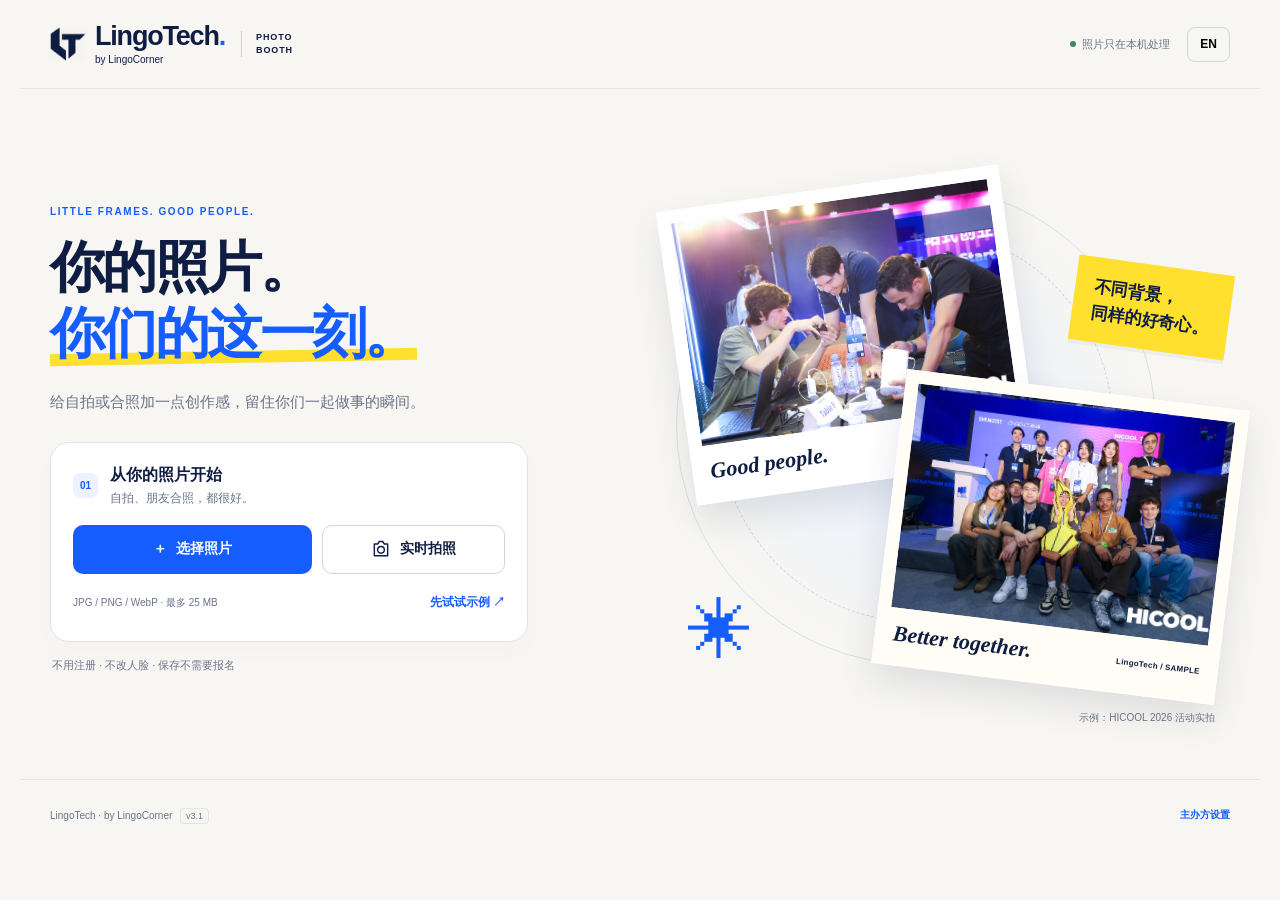
==== lingotech-photo-booth/index.html @ 26c8c75b "Deploy LingoTech Photo Booth V3.1 live-camera standalone site" ====
<!doctype html>
<html lang="zh-CN">
<head>
<meta charset="utf-8"><meta name="viewport" content="width=device-width,initial-scale=1,viewport-fit=cover">
<meta name="theme-color" content="#f7f6f2"><meta name="description" content="LingoTech Photo Booth. Make a little keepsake with your own photo. Local editing, no AI face changes.">
<title>LingoTech Photo Booth</title>
<style>:root{--ink:#101d42;--muted:#69738a;--blue:#165dff;--yellow:#ffe02e;--cream:#f7f6f2;--line:#e0e3e9;--white:#fff;--font:Inter,-apple-system,BlinkMacSystemFont,"Segoe UI","PingFang SC","Microsoft YaHei",sans-serif}*{box-sizing:border-box}html{scroll-behavior:smooth}body{margin:0;background:var(--cream);color:var(--ink);font-family:var(--font);-webkit-font-smoothing:antialiased}button,input,select{font:inherit}button,a,input,select{-webkit-tap-highlight-color:transparent}button{cursor:pointer}button:disabled{cursor:wait;opacity:.45}button,a{touch-action:manipulation}a{color:inherit;text-decoration:none}button:focus-visible,a:focus-visible,input:focus-visible,select:focus-visible,summary:focus-visible,canvas:focus-visible{outline:3px solid #d99c00;outline-offset:4px}[hidden]{display:none!important}button svg{width:20px;height:20px;fill:none;stroke:currentColor;stroke-width:1.7;stroke-linejoin:round;stroke-linecap:round}.site-header{max-width:1240px;margin:auto;padding:23px 30px;display:flex;align-items:center;justify-content:space-between;gap:16px;border-bottom:1px solid var(--line)}.brand{display:flex;align-items:center;gap:9px}.brand img{object-fit:contain}.brand b{font-size:27px;letter-spacing:-1.2px;line-height:1}.brand small{display:block;font-size:10px;margin-top:4px}.brand-dot{color:var(--blue)}.product-word{font-size:9px;line-height:1.4;letter-spacing:.1em;padding-left:14px;margin-left:7px;border-left:1px solid #ccd1da;font-weight:700}.header-right{display:flex;align-items:center;gap:17px}.local-note{font-size:11px;color:var(--muted);display:flex;gap:6px;align-items:center}.local-note i,.status i{width:6px;height:6px;border-radius:50%;background:#3d8468;display:inline-block;flex-shrink:0}.language-btn{border:1px solid #cfd5e1;background:transparent;border-radius:8px;font-size:12px;font-weight:700;min-height:35px;min-width:43px}.eyebrow{font-size:10px;letter-spacing:.16em;font-weight:800;color:var(--blue);margin:0 0 18px}main{max-width:1240px;margin:auto;padding:0 30px}.welcome{min-height:690px;display:grid;grid-template-columns:1fr 1fr;align-items:center;gap:55px;padding:45px 0 34px}.welcome h1{font-size:clamp(42px,4.3vw,64px);font-weight:850;letter-spacing:-2.6px;line-height:1.19;margin:0 0 22px}.welcome h1 span{color:var(--blue);position:relative;z-index:1}.welcome h1 span:after{content:'';position:absolute;bottom:1px;left:0;right:0;height:12px;background:var(--yellow);z-index:-1;transform:rotate(-1deg)}.welcome-desc{font-size:15px;line-height:1.85;color:var(--muted);max-width:430px;margin:0 0 26px}.upload-card{background:#fff;padding:22px;border-radius:19px;border:1px solid var(--line);max-width:478px;box-shadow:0 10px 28px #101d4204}.upload-card.drag-over{outline:3px solid var(--blue);background:#f0f5ff}.upload-title{display:flex;align-items:center;gap:12px;margin-bottom:18px}.step-dot{width:25px;height:25px;display:inline-grid;place-items:center;flex-shrink:0;background:#edf2ff;color:var(--blue);font-size:10px;border-radius:7px;font-weight:800}.upload-title b{font-size:16px}.upload-title small{display:block;color:var(--muted);font-size:12px;margin-top:4px}.upload-actions{display:grid;grid-template-columns:1.3fr 1fr;gap:10px}.btn{border:0;border-radius:10px;min-height:49px;display:inline-flex;align-items:center;justify-content:center;gap:9px;padding:12px 17px;font-size:14px;font-weight:750;white-space:nowrap;transition:background .15s,transform .15s}.btn:not(:disabled):hover{transform:translateY(-1px)}.btn.primary{background:var(--blue);color:#fff}.btn.outline{background:#fff;border:1px solid #cfd6e3;color:var(--ink)}.btn.yellow{background:var(--yellow);color:var(--ink)}.upload-bottom{display:flex;justify-content:space-between;gap:12px;align-items:center;margin-top:13px;font-size:10px;color:var(--muted)}.text-btn{border:0;background:transparent;color:var(--blue);font-size:12px;font-weight:650;padding:7px 0;min-height:32px}.text-btn.muted{color:var(--muted)}.promise{font-size:11px;color:var(--muted);margin:16px 0 0 2px}.welcome-art{position:relative;height:570px}.art-orbit{position:absolute;width:480px;height:480px;left:8px;top:30px;border:1px solid #d7dfed;border-radius:50%;background:radial-gradient(circle,#e7efff 0,transparent 68%)}.art-orbit:after{content:'';position:absolute;inset:42px;border:1px dashed #c9d4e6;border-radius:50%}.sample-card{position:absolute;width:345px;background:#fff;padding:12px 12px 18px;box-shadow:0 16px 34px #1725471c;border:1px solid #fff}.sample-photo{height:225px;overflow:hidden}.sample-photo img{width:100%;height:100%;object-fit:cover}.sample-one{top:32px;left:7px;transform:rotate(-8deg)}.sample-two{right:-3px;top:234px;transform:rotate(7deg);background:#fffdf5}.sample-caption{padding:13px 5px 0;display:flex;justify-content:space-between;align-items:center;gap:12px}.sample-caption i{font-family:Georgia,serif;font-weight:bold;font-size:22px}.sample-caption small{font-size:8px;font-weight:650;letter-spacing:.03em}.art-sticker{position:absolute;right:0;top:110px;transform:rotate(8deg);background:var(--yellow);padding:17px 19px;font-size:17px;font-weight:750;line-height:1.5;box-shadow:0 4px 0 #1426570a}.art-spark{position:absolute;bottom:61px;left:20px;font-size:65px;color:var(--blue);line-height:1}.sample-disclaimer{position:absolute;right:15px;bottom:0;font-size:10px;color:var(--muted)}.site-footer{max-width:1240px;margin:0 auto;padding:19px 30px 25px;border-top:1px solid var(--line);font-size:10px;color:var(--muted);display:flex;align-items:center;justify-content:space-between;gap:18px}.version{border:1px solid var(--line);padding:2px 5px;border-radius:4px;margin-left:5px;font-size:9px}.site-footer button{font-size:10px}.editor{padding:26px 0 32px}.editor-bar{display:flex;align-items:center;justify-content:space-between;gap:20px;margin-bottom:22px}.editor-bar .eyebrow{margin-bottom:7px;font-size:9px}.editor-bar h1{font-size:27px;letter-spacing:-.9px;margin:0;line-height:1.3}.editor-links{display:flex;gap:18px}.workspace{display:grid;grid-template-columns:minmax(0,1fr) 365px;gap:24px;align-items:start}.preview-panel{min-width:0}.preview-top{display:flex;justify-content:space-between;align-items:center;margin:2px 2px 12px;gap:12px}.status{display:flex;gap:7px;align-items:center;font-size:11px;color:var(--muted)}.mono{font-family:ui-monospace,monospace;font-size:10px;color:var(--muted)}.stage{border:1px solid #dbe2ec;border-radius:18px;background-color:#e9eef3;background-image:radial-gradient(#c9d3df 1px,transparent 1px);background-size:15px 15px;padding:25px;min-height:530px;display:grid;place-items:center;overflow:hidden}.canvas-shell{width:var(--stage-w,100%);max-width:100%;box-shadow:0 17px 35px #0b193c26;line-height:0;background:#fff}.canvas-shell canvas{width:100%;height:auto;display:block;user-select:none;touch-action:pan-y}.canvas-shell canvas.can-crop{touch-action:none;cursor:grab}.canvas-shell canvas.can-crop:active{cursor:grabbing}.preview-foot{display:flex;align-items:center;justify-content:space-between;gap:10px;font-size:11px;margin:9px 3px;color:var(--muted)}.preview-foot button{font-size:11px}.landscape-tip{background:#eaf0ff;border-radius:10px;padding:8px 12px;display:flex;justify-content:space-between;align-items:center;gap:10px;font-size:11px;line-height:1.6}.landscape-tip .text-btn{flex-shrink:0;font-size:11px}.controls{display:flex;flex-direction:column;gap:13px}.control-card{background:#fff;border:1px solid var(--line);border-radius:15px;padding:17px}.section-heading{display:flex;gap:8px;align-items:center;margin-bottom:15px}.section-heading h2{margin:0;font-size:14px;font-weight:750}.small-label{font-size:8px;letter-spacing:.07em;margin-left:auto;color:#8a94a8;white-space:nowrap}.templates{display:grid;grid-template-columns:repeat(3,minmax(0,1fr));gap:8px}.template{min-width:0;background:#f7f7f5;border:2px solid transparent;border-radius:11px;padding:6px;text-align:left;color:var(--ink);transition:border-color .15s}.template.active{border-color:var(--blue);background:#eef3ff}.template canvas{width:100%;height:auto;display:block;box-shadow:0 1px 4px #11193314}.template span{display:block;padding-top:8px}.template b{display:block;white-space:nowrap;font-size:10px;letter-spacing:-.2px}.template small{display:block;color:var(--muted);font-size:9px;margin-top:3px}.field-heading{display:flex;align-items:center;justify-content:space-between;gap:10px;font-size:12px;font-weight:650;margin-bottom:10px}.field-heading .text-btn{font-size:10px;min-height:24px;padding:3px 0}.segments{display:flex;gap:4px;background:#eff1f5;border-radius:10px;padding:4px}.segments button{flex:1;min-width:0;border:0;background:transparent;border-radius:7px;padding:8px 4px;display:flex;flex-direction:column;gap:3px;align-items:center;color:#67738b;font-size:10px}.segments b{font-size:12px}.segments button.active{background:#fff;box-shadow:0 2px 5px #1c2d5410;color:var(--ink)}.fit-row{display:flex;gap:7px;margin-top:15px}.fit-choice{flex:1;display:flex;gap:6px;align-items:center;justify-content:center;border:1px solid #e1e5ed;border-radius:8px;background:#fff;padding:10px 5px;font-size:11px;font-weight:650;color:#67738b}.fit-choice.active{background:#eef4ff;border-color:#b8ceff;color:var(--blue)}.help{font-size:11px;line-height:1.7;color:var(--muted);margin:10px 0 0}.personal-card{padding:0}.personal-card summary{display:flex;gap:8px;align-items:center;padding:17px;list-style:none;cursor:pointer;font-size:13px;font-weight:700}.personal-card summary::-webkit-details-marker{display:none}.optional{color:var(--muted);font-size:10px;font-weight:400}.plus{margin-left:auto;color:var(--blue);font-size:17px}.personal-card[open] .plus{transform:rotate(45deg)}.personal-inner{padding:0 17px 17px}.field-label{display:block;font-size:11px;font-weight:650;margin-bottom:8px}input[type=text],input[type=url],select{width:100%;border:1px solid #d9dfeb;border-radius:8px;padding:11px;background:#fff;min-height:43px;color:var(--ink);font-size:14px}input[type=range]{width:100%;height:30px;accent-color:var(--blue)}#cropControls{margin-top:12px}.tag-label{display:flex;gap:9px;align-items:center;font-size:11px;font-weight:650;margin:15px 0 8px}.tag-label small{color:var(--muted);font-weight:400}.tags{display:flex;gap:5px;flex-wrap:wrap}.tags button{background:#f3f5f9;color:#5a6680;border:1px solid transparent;border-radius:6px;padding:8px 9px;font-size:10px}.tags .active{background:#eaf0ff;border-color:#b6caff;color:var(--blue)}.bg-label{margin-top:15px}.edit-promise{font-size:10px;line-height:1.8;color:var(--muted);margin:0 7px}.save-bar{background:#fff;border:1px solid var(--line);border-radius:15px;padding:16px}.save-meta{display:flex;align-items:center;justify-content:space-between;gap:7px;margin-bottom:13px}.save-meta b{font-size:12px}.save-meta span{font-size:10px;color:var(--muted)}.save-buttons{display:grid;grid-template-columns:1.3fr 1fr;gap:9px}.save-buttons .btn{font-size:13px;min-height:48px}.file-error{background:#fff0ed;color:#8e2b15;border:1px solid #edc4ba;padding:12px;border-radius:8px;font-size:12px;line-height:1.6;margin:18px 0}.modal{position:fixed;inset:0;background:#0b1737ab;z-index:1000;display:flex;align-items:center;justify-content:center;padding:22px;backdrop-filter:blur(4px)}.modal-card{background:#fff;border-radius:20px;max-height:92svh;overflow:auto;width:100%;max-width:480px;padding:23px;box-shadow:0 20px 90px #09122533}.modal-head{display:flex;justify-content:space-between;align-items:start;gap:12px}.modal-head h2{font-size:22px;letter-spacing:-.7px;margin:5px 0 0}.modal-head .eyebrow{font-size:8px;margin:2px 0}.close-btn{border:0;background:#eff2f7;border-radius:50%;width:34px;height:34px;flex-shrink:0;font-size:23px;color:var(--ink)}.result-image{display:block;max-width:100%;width:auto;max-height:55svh;object-fit:contain;margin:16px auto;-webkit-touch-callout:default;user-select:auto}.modal-actions{display:grid;grid-template-columns:1fr 1fr;gap:9px}.modal-actions .btn{font-size:12px}.join-section{background:#f7f8fc;border-radius:12px;padding:17px;margin-top:18px}.join-section small{font-size:8px;letter-spacing:.12em;color:var(--blue);font-weight:750}.join-section h3{font-size:16px;margin:8px 0;letter-spacing:-.3px}.join-section p{font-size:10px;color:var(--muted)}.join-section .btn{font-size:12px;min-height:42px;margin-top:8px;width:100%}.demo-notice{font-size:11px;color:#916a00;line-height:1.6}.setup-card label{display:block;font-size:12px;font-weight:700;margin:18px 0 8px}.setup-card .btn{width:100%;margin-top:12px}.setup-card>p.help:last-child{font-size:10px}.loading{position:fixed;inset:0;background:#f8faf5e8;z-index:2000;display:flex;flex-direction:column;gap:18px;align-items:center;justify-content:center;font-size:13px}.spinner{width:33px;height:33px;border:3px solid #dce4f7;border-top-color:var(--blue);border-radius:50%;animation:spin .8s linear infinite}.loading button{background:none;border:0;color:var(--blue);padding:10px}.toast{position:fixed;z-index:3000;left:50%;bottom:100px;transform:translate(-50%,15px);opacity:0;pointer-events:none;max-width:min(90vw,480px);padding:12px 17px;border-radius:12px;color:#fff;background:#101d42ed;box-shadow:0 8px 25px #101d4230;transition:opacity .2s,transform .2s;font-size:12px;line-height:1.5;text-align:center}.toast.show{opacity:1;transform:translate(-50%,0)}.sr-only{position:absolute;width:1px;height:1px;padding:0;margin:-1px;overflow:hidden;clip:rect(0,0,0,0);white-space:nowrap;border:0}@keyframes spin{to{transform:rotate(360deg)}}
@media(min-width:900px){.preview-panel{position:sticky;top:16px}.canvas-shell{max-width:100%}.stage{height:min(68vh,760px)}.controls .save-bar{margin-top:1px}}
@media(max-width:1050px){.welcome{gap:30px}.sample-card{width:300px}.sample-photo{height:200px}.welcome-art{height:520px}.sample-two{top:235px}.art-orbit{width:390px;height:390px}.art-sticker{right:-8px;top:140px}.workspace{grid-template-columns:minmax(0,1fr) 340px;gap:18px}}
@media(max-width:899px){.workspace{grid-template-columns:1fr;max-width:620px;margin:auto}.editor-bar{max-width:620px;margin:0 auto 20px}.stage{min-height:0;padding:18px}.canvas-shell{width:min(100%,var(--stage-w,100%))}.controls{gap:11px}.save-bar{position:fixed;bottom:0;left:0;right:0;z-index:100;border-radius:18px 18px 0 0;box-shadow:0 -5px 25px #0f20450b;padding:12px max(17px,calc((100vw - 590px)/2)) calc(12px + env(safe-area-inset-bottom));border-bottom:0}.save-meta{display:none}body.is-editing{padding-bottom:85px}.save-buttons .btn{min-height:47px}.templates{gap:12px}.template{padding:8px}.template b{font-size:12px}.template small{font-size:10px}.template canvas{max-height:150px;width:auto;max-width:100%;margin:auto}.welcome{min-height:610px;gap:12px}.welcome-art{transform:scale(.9);transform-origin:center right}.art-orbit{display:none}.welcome h1{font-size:44px}.sample-one{left:0}.sample-two{right:0;width:270px}.sample-disclaimer{right:0}}
@media(max-width:650px){.site-header{padding:16px 18px}.brand img{width:29px;height:31px}.brand b{font-size:23px}.brand small{font-size:8px}.product-word{display:none}.header-right{gap:10px}.local-note{font-size:9px;max-width:110px;line-height:1.4}.language-btn{min-width:36px;min-height:32px;font-size:11px}main{padding:0 17px}.welcome{display:flex;flex-direction:column;padding:26px 0 24px;gap:10px;align-items:stretch;min-height:auto}.welcome-copy{display:contents}.welcome .eyebrow{font-size:9px;letter-spacing:.12em;margin:0 0 0;order:0}.welcome h1{font-size:42px;letter-spacing:-1.7px;line-height:1.19;margin:0;order:1}.welcome h1 span:after{height:8px}.welcome-desc{font-size:12px;line-height:1.7;margin:5px 0 0;order:2;max-width:330px}.welcome-art{height:228px;transform:none;order:3;max-width:400px;width:100%;margin:4px auto}.sample-card{width:191px;padding:7px 7px 11px}.sample-photo{height:123px}.sample-one{top:13px;left:7px;transform:rotate(-6deg)}.sample-two{top:53px;right:3px;transform:rotate(8deg);width:191px}.sample-caption{padding:8px 1px 0;gap:3px}.sample-caption i{font-size:14px}.sample-caption small{font-size:5px}.art-sticker{font-size:11px;right:2px;top:8px;padding:8px 10px;line-height:1.4}.art-spark{font-size:32px;bottom:19px;left:48px}.sample-disclaimer{font-size:8px;bottom:1px;right:3px}.upload-card{order:4;padding:16px;border-radius:13px;max-width:none}.upload-title{margin-bottom:12px;gap:9px}.upload-title b{font-size:14px}.upload-title small{font-size:10px}.upload-actions{gap:8px}.btn{font-size:13px;min-height:46px;padding:11px 13px}.upload-bottom{font-size:8px;margin-top:9px;gap:8px}.upload-bottom .text-btn{font-size:10px}.promise{order:5;font-size:9px;margin:1px 0 0;text-align:center}.site-footer{padding:13px 18px 18px;font-size:9px}.site-footer .text-btn{font-size:9px}.editor{padding:18px 0 22px}.editor-bar{margin-bottom:15px;gap:10px}.editor-bar h1{font-size:22px;letter-spacing:-.5px}.editor-bar .eyebrow{font-size:8px;margin-bottom:5px}.editor-links{gap:13px}.editor-links .text-btn{font-size:10px}.preview-top{margin-bottom:9px}.status{font-size:9px}.mono{font-size:9px}.stage{padding:14px;border-radius:12px}.preview-foot{font-size:9px;margin:4px 1px 0}.preview-foot .text-btn{font-size:10px}.control-card{padding:14px;border-radius:12px}.personal-card{padding:0}.section-heading{margin-bottom:12px}.section-heading h2{font-size:13px}.small-label{font-size:7px}.templates{gap:7px}.template{padding:6px;border-radius:9px}.template b{font-size:10px}.template small{font-size:9px}.template canvas{max-height:132px}.format-card .segments button{padding:7px 4px}.field-heading{font-size:11px;margin-bottom:8px}.fit-row{margin-top:12px}.fit-choice{font-size:11px}.help{font-size:10px}.personal-card summary{font-size:12px;padding:15px}.edit-promise{font-size:9px}.modal{padding:13px}.modal-card{padding:18px;max-height:93svh;border-radius:15px}.modal-head h2{font-size:21px}.result-image{max-height:50svh}.setup-card input{font-size:16px}.personal-inner input{font-size:16px}.toast{font-size:11px;bottom:98px}.landscape-tip{font-size:10px;padding:7px 10px}.landscape-tip .text-btn{font-size:10px}}
@media(max-width:360px){.welcome h1{font-size:36px}.welcome-art{height:205px}.sample-card{width:165px}.sample-photo{height:104px}.sample-two{width:165px;top:55px}.sample-caption i{font-size:12px}.art-sticker{font-size:10px}.template b{font-size:9px}.template small{font-size:8px}.small-label{display:none}.editor-bar h1{font-size:20px}.editor-links{gap:9px}}
@media(prefers-reduced-motion:reduce){*{scroll-behavior:auto!important;animation:none!important;transition:none!important}}

/* True live camera overlay (getUserMedia) */
.camera-card{max-width:540px;padding:19px 19px 16px}
.camera-viewport{position:relative;overflow:hidden;background:#0b1530;border-radius:13px;aspect-ratio:3/4;max-height:min(58svh,520px);width:100%;margin:15px auto 10px;display:grid;place-items:center}
.camera-viewport video{width:100%;height:100%;object-fit:cover;background:#0b1530;display:block}
.camera-viewport video.selfie{transform:scaleX(-1)}
.camera-overlay{position:absolute;pointer-events:none;inset:0;display:flex;justify-content:space-between;align-items:flex-end;padding:15px;color:#fff;font-size:11px;font-weight:750;letter-spacing:.06em;text-shadow:0 1px 4px #0008}
.camera-overlay span:last-child{color:var(--yellow);font-size:25px;line-height:1}
.camera-wait{position:absolute;inset:0;display:grid;place-items:center;background:#101d42cc;color:#fff;padding:24px;text-align:center;font-size:13px;line-height:1.6}
.camera-status{color:var(--muted);font-size:11px;line-height:1.6;margin:11px 0 12px;min-height:18px;text-align:center}
.camera-controls{display:grid;grid-template-columns:1fr 1.1fr;gap:10px}.camera-shutter{font-size:17px}.camera-fallback{display:block;width:100%;text-align:center;margin-top:8px;font-size:12px}
@media(max-width:650px){.camera-card{padding:15px}.camera-viewport{max-height:57svh;margin:11px auto 8px;aspect-ratio:3/4}.camera-controls .btn{padding:10px 6px;font-size:12px}.camera-status{font-size:10px}}
</style>
<script id="publicConfig">window.PHOTOBOOTH_CONFIG = {"joinUrl":"","eventLabel":"","defaultLanguage":"zh"};</script>
<script id="embeddedAssets">window.PHOTOBOOTH_ASSETS = {"logo": "[data-uri]", "workshop": "[data-uri]", "team": "[data-uri]", "people": "[data-uri]"};</script>
</head>
<body>
<div id="page">
<header class="site-header"><a class="brand" id="brandHome" href="#" aria-label="LingoTech"><img id="brandLogo" alt="LingoTech LT" width="36" height="38"><span><b>LingoTech<span class="brand-dot">.</span></b><small>by LingoCorner</small></span><span class="product-word">PHOTO<br>BOOTH</span></a><div class="header-right"><span class="local-note"><i></i><span data-i18n="local">照片只在本机处理</span></span><button class="language-btn" id="languageBtn" type="button" aria-label="Switch language">EN</button></div></header>
<main>
<section id="welcome" class="welcome" aria-labelledby="welcomeTitle">
<div class="welcome-copy"><p class="eyebrow">LITTLE FRAMES. GOOD PEOPLE.</p><h1 id="welcomeTitle" data-i18n-html="welcomeTitle">你的照片。<br><span>你们的这一刻。</span></h1><p class="welcome-desc" data-i18n="welcomeDesc">给自拍或合照加一点创作感，留住你们一起做事的瞬间。</p>
<div id="dropZone" class="upload-card"><div class="upload-title"><span class="step-dot">01</span><div><b data-i18n="choosePhoto">从你的照片开始</b><small data-i18n="chooseSub">自拍、朋友合照，都很好。</small></div></div><div class="upload-actions"><button id="uploadBtn" class="btn primary" type="button"><span aria-hidden="true">＋</span><span data-i18n="upload">选择照片</span></button><button id="cameraBtn" class="btn outline" type="button"><svg viewBox="0 0 24 24" aria-hidden="true"><path d="M8 6 10 3h4l2 3h4v14H4V6z"/><circle cx="12" cy="13" r="4"/></svg><span data-i18n="camera">拍一张</span></button></div><div class="upload-bottom"><span data-i18n="fileSupport">JPG / PNG / WebP · 最多 25 MB</span><button id="demoBtn" type="button" class="text-btn" data-i18n="tryDemo">先试试示例 ↗</button></div></div>
<p class="promise"><span data-i18n="promise">不用注册 · 不改人脸 · 保存不需要报名</span></p></div>
<div class="welcome-art" aria-label="Sample frame previews"><div class="art-orbit" aria-hidden="true"></div><article class="sample-card sample-one"><div class="sample-photo"><img id="landingPhoto1" alt="HICOOL 2026 workshop sample"></div><div class="sample-caption"><i>Good people.</i><small>LingoTech / SAMPLE</small></div></article><article class="sample-card sample-two"><div class="sample-photo"><img id="landingPhoto2" alt="HICOOL 2026 group photo sample"></div><div class="sample-caption"><i>Better together.</i><small>LingoTech / SAMPLE</small></div></article><span class="art-sticker" data-i18n-html="artSticker">不同背景，<br>同样的好奇心。</span><span class="art-spark" aria-hidden="true">✳</span><span class="sample-disclaimer" data-i18n="sampleSource">示例：HICOOL 2026 活动实拍</span></div>
</section>
<section id="editor" class="editor" hidden aria-label="Photo editor">
<div class="editor-bar"><div><p class="eyebrow">MAKE IT YOURS</p><h1 data-i18n="editorTitle">这一刻，你是主角。</h1></div><div class="editor-links"><button id="replaceBtn" type="button" class="text-btn" data-i18n="replace">换照片</button><button id="clearBtn" type="button" class="text-btn muted" data-i18n="clear">清除 / 下一位</button></div></div>
<div class="workspace"><section class="preview-panel" aria-labelledby="previewTitle"><div class="preview-top"><span id="photoState" class="status"><i></i><span id="photoStateText"></span></span><span id="dimension" class="mono"></span></div><h2 id="previewTitle" class="sr-only" data-i18n="preview">照片预览</h2><div class="stage" id="stage"><div class="canvas-shell" id="canvasShell"><canvas id="poster" width="1620" height="1080" tabindex="0" aria-label="Photo preview. In crop mode, drag or use arrow keys."></canvas></div></div><div class="preview-foot"><span id="fitNotice"></span><button id="previewBtn" class="text-btn" type="button" data-i18n="viewLarge" disabled>查看大图 ↗</button></div><div id="landscapeTip" class="landscape-tip" hidden><span data-i18n="landscapeTip">横向合照，用横版能让人物更大。</span><button id="useLandscape" type="button" class="text-btn" data-i18n="useLandscape">用横版 ↗</button></div></section>
<aside class="controls">
<section class="control-card"><div class="section-heading"><span class="step-dot">02</span><h2 data-i18n="chooseFrame">选一个喜欢的相框</h2><span class="small-label">3 STYLES</span></div><div class="templates" role="group" aria-label="Frames"><button type="button" class="template active" data-template="build" aria-pressed="true"><canvas id="thumb-build" width="216" height="270" aria-hidden="true"></canvas><span><b>Build Together</b><small data-i18n="buildDesc">蓝白 · 干净利落</small></span></button><button type="button" class="template" data-template="crew" aria-pressed="false"><canvas id="thumb-crew" width="216" height="270" aria-hidden="true"></canvas><span><b>Build Crew</b><small data-i18n="crewDesc">暖黄 · 拍立得</small></span></button><button type="button" class="template" data-template="ideas" aria-pressed="false"><canvas id="thumb-ideas" width="216" height="270" aria-hidden="true"></canvas><span><b>More Ideas</b><small data-i18n="ideasDesc">深蓝 · 杂志感</small></span></button></div></section>
<section class="control-card format-card"><div class="field-heading"><label data-i18n="format">照片比例</label><button id="autoFormat" class="text-btn" type="button" aria-pressed="true"></button></div><div class="segments" role="group" aria-label="Output format"><button data-ratio="post" type="button" aria-pressed="false"><b>4:5</b><span data-i18n="post">照片帖</span></button><button data-ratio="story" type="button" aria-pressed="false"><b>9:16</b><span>Story</span></button><button data-ratio="landscape" type="button" aria-pressed="true"><b>3:2</b><span data-i18n="landscape">横向合照</span></button></div><div class="fit-row"><button id="fitContain" class="fit-choice active" type="button" aria-pressed="true"><span aria-hidden="true">⊡</span><span data-i18n="contain">完整照片</span></button><button id="fitCover" class="fit-choice" type="button" aria-pressed="false"><span aria-hidden="true">⌗</span><span data-i18n="crop">手动裁切</span></button></div><p id="cropHint" class="help"></p><div id="cropControls" hidden><div class="field-heading"><label for="zoom" data-i18n="zoom">缩放</label><output id="zoomValue">100%</output></div><input type="range" id="zoom" min="1" max="3" step="0.01" value="1"><button id="resetBtn" type="button" class="text-btn" data-i18n="reset">↶ 恢复完整照片</button></div></section>
<details class="control-card personal-card" id="personal"><summary><span data-i18n="personal">加一点你的个性</span><span class="optional" data-i18n="optional">选填</span><span class="plus">＋</span></summary><div class="personal-inner"><label for="nickname" class="field-label" data-i18n="nickname">你的名字或一句短句</label><input id="nickname" type="text" maxlength="40" autocomplete="off" placeholder="William & friends"><div class="tag-label"><span data-i18n="identity">身份小标签</span><small data-i18n="optional">选填</small></div><div class="tags" role="group" aria-label="Optional role"><button data-role="" class="active" aria-pressed="true" type="button" data-i18n="noTag">不添加</button><button data-role="Builder" aria-pressed="false" type="button">Builder</button><button data-role="Creator" aria-pressed="false" type="button">Creator</button><button data-role="Explorer" aria-pressed="false" type="button">Explorer</button></div><label for="background" class="field-label bg-label" data-i18n="background">空白区域</label><select id="background"><option value="blur" data-i18n="blur">同图柔化背景</option><option value="solid" data-i18n="solid">干净纯色</option></select></div></details>
<p class="edit-promise" data-i18n="editPromise">原图只做缩放和排版，不重绘人物。你可以随时清除照片。</p>
<div class="save-bar" id="saveBar"><div class="save-meta"><b data-i18n="readySave">留住这一刻</b><span id="exportState"></span></div><div class="save-buttons"><button id="downloadBtn" type="button" class="btn primary" disabled><svg viewBox="0 0 24 24" aria-hidden="true"><path d="M12 3v12m-5-5 5 5 5-5M4 18v3h16v-3"/></svg><span data-i18n="save">保存照片</span></button><button id="shareBtn" type="button" class="btn yellow" disabled><svg viewBox="0 0 24 24" aria-hidden="true"><path d="M12 15V3m-4 4 4-4 4 4M6 10H4v11h16V10h-2"/></svg><span data-i18n="share">分享</span></button></div></div>
</aside></div>
</section>
<p id="fileError" class="file-error" role="alert" hidden></p>
</main>
<footer class="site-footer"><span>LingoTech · by LingoCorner <span class="version">v3.1</span></span><button id="setupBtn" type="button" class="text-btn" data-i18n="setup">主办方设置</button></footer>
<input id="fileInput" type="file" accept="image/jpeg,image/png,image/webp,image/heic,image/heif,image/avif" hidden><input id="cameraInput" type="file" accept="image/*" capture="user" hidden>
</div>
<div id="loading" class="loading" hidden role="status"><div class="spinner"></div><span data-i18n="loading">正在本机读取照片…</span><button id="cancelLoad" type="button" data-i18n="cancel">取消</button></div>
<div id="cameraModal" class="modal" hidden role="dialog" aria-modal="true" aria-labelledby="cameraTitle">
  <div class="modal-card camera-card">
    <div class="modal-head"><div><span class="eyebrow">LIVE CAMERA / 实时取景</span><h2 id="cameraTitle" data-i18n="cameraTitle">拍下这一刻</h2></div><button type="button" class="close-btn" id="closeCamera" aria-label="关闭相机">×</button></div>
    <div class="camera-viewport" id="cameraViewport"><video id="liveCamera" autoplay muted playsinline webkit-playsinline aria-label="实时相机取景画面"></video><div class="camera-overlay"><span>LingoTech · YOUR MOMENT</span><span aria-hidden="true">✳</span></div><div class="camera-wait" id="cameraWait" data-i18n="cameraLoading">正在请求摄像头权限…</div></div>
    <p id="cameraStatus" class="camera-status" role="status" aria-live="polite" data-i18n="cameraPrivacy">仅在本机拍摄；关闭后立即停止摄像头。</p>
    <div class="camera-controls"><button id="switchCamera" type="button" class="btn outline" data-i18n="switchCamera" disabled>↺ 切换前后</button><button id="snapPhoto" type="button" class="btn primary camera-shutter" data-i18n="snapPhoto" disabled>● 拍照</button></div>
    <button id="fallbackCamera" type="button" class="text-btn camera-fallback" data-i18n="fallbackCamera">改用系统相机 / 照片选择器</button>
  </div>
</div>
<div id="exportModal" class="modal" hidden role="dialog" aria-modal="true" aria-labelledby="exportTitle"><div class="modal-card export-card"><div class="modal-head"><div><span class="eyebrow">YOUR MOMENT, FRAMED</span><h2 id="exportTitle" data-i18n="exportTitle">这张，值得留下。</h2></div><button id="closeExport" type="button" class="close-btn" aria-label="Close">×</button></div><p id="saveHint" class="help"></p><img id="resultImage" alt="Your LingoTech framed photo" class="result-image"><p id="demoNotice" class="demo-notice" hidden data-i18n="demoNotice">这是历史活动示例，不是你的现场合影。</p><div class="modal-actions"><button id="modalDownload" type="button" class="btn primary" data-i18n="download">下载 PNG</button><button id="modalShare" type="button" class="btn outline" data-i18n="share">分享</button></div><div class="join-section"><div><small>GOOD PEOPLE. NEXT CHAPTER.</small><h3 data-i18n="joinTitle">下次一起做点有意思的事。</h3><p data-i18n="joinDesc">实操工作坊 · 创作者交流 · 项目分享</p></div><a id="joinLink" class="btn yellow" target="_blank" rel="noopener noreferrer" hidden data-i18n="join">认识 LingoTech ↗</a><p id="joinNote" class="help"></p></div></div></div>
<div id="setupModal" class="modal" hidden role="dialog" aria-modal="true" aria-labelledby="setupTitle"><div class="modal-card setup-card"><div class="modal-head"><h2 id="setupTitle" data-i18n="setupTitle">主办方设置</h2><button id="closeSetup" type="button" class="close-btn" aria-label="Close">×</button></div><p class="help" data-i18n="setupHelp">设置只影响活动文字和报名入口，不会收集照片。确认 C 端链接后再填入。</p><label for="joinInput" data-i18n="joinLabel">C 端社群报名链接（HTTPS）</label><input id="joinInput" type="url" placeholder="https://…" autocomplete="off"><label for="eventInput" data-i18n="eventLabel">照片上的活动名称（可留空）</label><input id="eventInput" type="text" maxlength="60" placeholder="LingoTech Build Night"><p class="help" data-i18n="eventHint">仅在用户自己的照片上显示；示例始终标注 SAMPLE。</p><label for="defaultLanguage" data-i18n="defaultLanguage">默认界面语言</label><select id="defaultLanguage"><option value="zh">简体中文</option><option value="en">English</option></select><p id="setupError" class="file-error" role="alert" hidden></p><button id="applyConfig" type="button" class="btn outline" data-i18n="applyConfig">仅在本次预览中应用</button><button id="downloadConfigured" type="button" class="btn primary" data-i18n="downloadConfigured">下载已配置网页</button><p class="help" data-i18n="configNote">下载的是干净网页，不含当前照片、昵称或导出图片。替换部署文件后，设置才会对所有访客生效。</p></div></div>
<div id="toast" class="toast" role="status" aria-live="polite"></div>
<script>'use strict';
/* LingoTech Photo Booth v3.1. Local-only Canvas editor.
   Integrates the v1.1 geometry/export safeguards with Kimi-inspired onboarding,
   live frame previews and pinch interaction. No network, storage or telemetry. */
(() => {
const PRISTINE_HTML = '<!doctype html>\n' + document.documentElement.outerHTML;
const $ = id => document.getElementById(id);
const $$ = query => [...document.querySelectorAll(query)];
const clamp = (n,a,b) => Math.max(a,Math.min(b,n));
const A = window.PHOTOBOOTH_ASSETS || {};
const INK='#101d42', BLUE='#165dff', YELLOW='#ffe02e';
const FONT='-apple-system,BlinkMacSystemFont,"Segoe UI","PingFang SC","Microsoft YaHei",sans-serif';
const initialConfig = window.PHOTOBOOTH_CONFIG || {};
let config={joinUrl:initialConfig.joinUrl||'',eventLabel:initialConfig.eventLabel||'',defaultLanguage:initialConfig.defaultLanguage==='en'?'en':'zh'};
let language=config.defaultLanguage;
const state={template:'build',ratio:'landscape',auto:true,fit:'contain',zoom:1,panX:0,panY:0,source:null,userImage:null,own:false,demo:false,loading:false,nickname:'',role:'',background:'blur',filename:'my-moment',revision:0,frame:null,placement:null};
const canvas=$('poster');
let logo=new Image(),samples={},demoIndex=-1,uploadToken=0,renderQueued=false,thumbsDirty=false,toastTimer;
let exportCache=null,exportToken=0,exportTimer=null,exportPending=false,activeModal=null,modalUrl=null,lastFocus=null,oldOverflow='';
const backdrops=new Map();
const pointers=new Map();let gesture=null;
let cameraStream=null,cameraRequestId=0,cameraFacing='user',cameraReady=false;
let artMetrics=[];

const WORDS={
zh:{local:'照片只在本机处理',welcomeTitle:'你的照片。<br><span>你们的这一刻。</span>',welcomeDesc:'给自拍或合照加一点创作感，留住你们一起做事的瞬间。',choosePhoto:'从你的照片开始',chooseSub:'自拍、朋友合照，都很好。',upload:'选择照片',camera:'实时拍照',cameraTitle:'拍下这一刻',cameraLoading:'正在请求摄像头权限…',cameraPrivacy:'仅在本机拍摄；关闭后立即停止摄像头。',cameraReady:'相机已就绪，可以拍照。',cameraNoSupport:'当前浏览器不支持实时相机，请使用系统相机。',cameraDenied:'摄像头权限未开启，请在浏览器设置允许摄像头，或用系统相机。',cameraUnavailable:'无法打开摄像头，可能被其他程序占用。可尝试系统相机。',cameraInsecure:'实时拍照需要 HTTPS 或 localhost。请部署网页，或使用系统相机。',cameraNoFrame:'画面尚未准备好，请稍后再拍。',cameraSwitching:'正在切换摄像头…',switchCamera:'↺ 切换前后',snapPhoto:'● 拍照',fallbackCamera:'改用系统相机 / 照片选择器',fileSupport:'JPG / PNG / WebP · 最多 25 MB',tryDemo:'先试试示例 ↗',promise:'不用注册 · 不改人脸 · 保存不需要报名',artSticker:'不同背景，<br>同样的好奇心。',sampleSource:'示例：HICOOL 2026 活动实拍',editorTitle:'这一刻，你是主角。',replace:'换照片',clear:'清除 / 下一位',preview:'照片预览',viewLarge:'查看大图 ↗',landscapeTip:'横向合照，用横版能让人物更大。',useLandscape:'用横版 ↗',chooseFrame:'选一个喜欢的相框',buildDesc:'蓝白 · 干净利落',crewDesc:'暖黄 · 拍立得',ideasDesc:'深蓝 · 杂志感',format:'照片比例',post:'照片帖',landscape:'横向合照',contain:'完整照片',crop:'手动裁切',zoom:'缩放',reset:'↶ 恢复完整照片',personal:'加一点你的个性',optional:'选填',nickname:'你的名字或一句短句',identity:'身份小标签',noTag:'不添加',background:'空白区域',blur:'同图柔化背景',solid:'干净纯色',editPromise:'原图只做缩放和排版，不重绘人物。你可以随时清除照片。',readySave:'留住这一刻',save:'保存照片',share:'分享',setup:'主办方设置',loading:'正在本机读取照片…',cancel:'取消',exportTitle:'这张，值得留下。',demoNotice:'这是历史活动示例，不是你的现场合影。',download:'下载 PNG',joinTitle:'下次一起做点有意思的事。',joinDesc:'实操工作坊 · 创作者交流 · 项目分享',join:'认识 LingoTech ↗',setupTitle:'主办方设置',setupHelp:'设置只影响活动文字和报名入口，不会收集照片。确认 C 端链接后再填入。',joinLabel:'C 端社群报名链接（HTTPS）',eventLabel:'照片上的活动名称（可留空）',eventHint:'仅在用户自己的照片上显示；示例始终标注 SAMPLE。',defaultLanguage:'默认界面语言',applyConfig:'仅在本次预览中应用',downloadConfigured:'下载已配置网页',configNote:'下载的是干净网页，不含当前照片、昵称或导出图片。替换部署文件后，设置才会对所有访客生效。',autoOn:'自动匹配 ✓',autoOff:'自动匹配 ↗',fullNotice:'完整照片 · 不裁切',cropNotice:'手动裁切 · 请检查画面边缘',containHint:'完整显示锁定构图，不裁掉人物。需要调整时再选手动裁切。',cropHint:'会裁掉照片边缘。可拖动、双指缩放，或用方向键微调。',ownPhoto:'你的照片 · 仅本机',demoPhoto:'历史活动示例 · SAMPLE',preparing:'正在生成 PNG…',exportReady:'高清 PNG',exportFailed:'PNG 生成失败，请换一个画幅或重新选图。',loaded:'照片已载入，默认保留完整构图。',cleared:'已清除当前照片、名字和导出状态。',cancelled:'已取消读取，未改变原有照片。',badFile:'请选择 JPG、PNG、WebP 或兼容的手机照片，不支持 SVG / GIF。',emptyFile:'文件为空，请重新选择。',bigFile:'照片超过 25 MB，请先缩小后再试。',tooManyPixels:'照片像素过大，请缩小至 4096px 左右再试。',decodeFail:'无法读取这张照片，请换成 JPG 或 PNG。',heicFail:'此浏览器无法读取 HEIC / HEIF，请先从相册导出 JPG。照片没有上传。',sampleLoading:'示例正在读取，请稍后再试。',restored:'已恢复完整照片。',saveHint:'可长按下方图片保存，或点击下载 PNG。',wechatHint:'在微信中长按下方图片，选择「保存图片」。',saveRequested:'已请求下载；若没有出现文件，可长按大图保存。',shareFallback:'此浏览器不支持文件分享，请保存后从相册分享。',shareFailed:'系统分享未完成，请保存图片后分享。',joinOptional:'自愿登记，不影响保存或分享。',joinMissing:'报名入口尚未配置，现场可以直接和我们聊聊。',urlError:'请填写完整的 HTTPS 地址，不支持其他协议或带密码的链接。',configApplied:'本次设置已应用。公开发布前请下载并替换网页。',configExported:'已导出配置好的网页，不含当前照片或名字。',unready:'图片还在生成，请再试一次。',setupFileOnly:'请使用单文件版下载配置网页。',sampleUsed:'正在试用历史活动照片，导出将保留 SAMPLE 标记。',genericErr:'操作未完成，请重试。'},
en:{local:'Photos stay on this device',welcomeTitle:'Your photo.<br><span>Your people.</span>',welcomeDesc:'A little frame for a good moment. Make a keepsake with the people you build with.',choosePhoto:'Start with your photo',chooseSub:'A selfie or a photo with your crew.',upload:'Choose photo',camera:'Live camera',cameraTitle:'Capture your moment',cameraLoading:'Requesting camera permission…',cameraPrivacy:'Captured locally. Closing stops your camera immediately.',cameraReady:'Camera ready — tap the shutter.',cameraNoSupport:'Live camera is not supported here. Use your system camera instead.',cameraDenied:'Camera permission was denied. Allow camera access in browser settings, or use system camera.',cameraUnavailable:'Camera unavailable or in use. Try your system camera.',cameraInsecure:'Live camera requires HTTPS or localhost. Deploy securely or use system camera.',cameraNoFrame:'Camera preview is not ready yet.',cameraSwitching:'Switching cameras…',switchCamera:'↺ Flip camera',snapPhoto:'● Capture',fallbackCamera:'Use system camera / photo picker',fileSupport:'JPG / PNG / WebP · Up to 25 MB',tryDemo:'Try a sample ↗',promise:'No account. No AI face edits. No signup to save.',artSticker:'Different backgrounds.<br>Same curiosity.',sampleSource:'Sample photos: HICOOL 2026',editorTitle:'Make this moment yours.',replace:'Replace photo',clear:'Clear / next guest',preview:'Photo preview',viewLarge:'View full image ↗',landscapeTip:'A landscape frame gives a group photo more room.',useLandscape:'Use landscape ↗',chooseFrame:'Pick your frame',buildDesc:'Clean · electric blue',crewDesc:'Warm · instant print',ideasDesc:'Navy · editorial',format:'Photo format',post:'Post',landscape:'Group photo',contain:'Full photo',crop:'Manual crop',zoom:'Zoom',reset:'↶ Restore full photo',personal:'Make it a little more you',optional:'Optional',nickname:'Your name or a short note',identity:'A little label',noTag:'None',background:'Empty space',blur:'Soft photo background',solid:'Clean solid color',editPromise:'Your photo is only resized and framed. No face regeneration. Clear it at any time.',readySave:'Keep this moment',save:'Save photo',share:'Share',setup:'Organizer settings',loading:'Reading your photo locally…',cancel:'Cancel',exportTitle:'This one’s a keeper.',demoNotice:'This is a past-event sample, not a photo of you at this event.',download:'Download PNG',joinTitle:'Make something together next time.',joinDesc:'Hands-on workshops · Creators · Project sharing',join:'Meet LingoTech ↗',setupTitle:'Organizer settings',setupHelp:'These settings only change the event label and signup link. Confirm the community form before adding it.',joinLabel:'Community signup link (HTTPS)',eventLabel:'Event label on photos (optional)',eventHint:'Only added to personal photos. Demo exports always say SAMPLE.',defaultLanguage:'Default interface language',applyConfig:'Apply in this preview',downloadConfigured:'Download configured page',configNote:'The download contains no current photo, name or generated image. Replace the deployed page to update it for every visitor.',autoOn:'Auto format ✓',autoOff:'Auto format ↗',fullNotice:'Full photo · no crop',cropNotice:'Manual crop · check the edges',containHint:'Full photo locks the composition and keeps everyone in view. Choose Manual crop to adjust.',cropHint:'This mode crops edges. Drag, pinch to zoom, or use arrow keys to adjust.',ownPhoto:'Your photo · local only',demoPhoto:'Past-event sample · SAMPLE',preparing:'Preparing PNG…',exportReady:'High-quality PNG',exportFailed:'Could not create a PNG. Try another format or choose your photo again.',loaded:'Photo loaded. Full composition kept by default.',cleared:'Current photo, name and export data cleared.',cancelled:'Loading cancelled. Your previous photo is unchanged.',badFile:'Choose a JPG, PNG, WebP or compatible phone photo. SVG / GIF are not supported.',emptyFile:'The file is empty. Please choose another.',bigFile:'Photo exceeds 25 MB. Please resize it first.',tooManyPixels:'Photo dimensions are too large. Resize to around 4096px and retry.',decodeFail:'Could not read this photo. Please try JPG or PNG.',heicFail:'This browser cannot read HEIC / HEIF. Export a JPG from your library. Nothing was uploaded.',sampleLoading:'The sample is loading. Please try again shortly.',restored:'Full photo restored.',saveHint:'Long-press the image to save, or use Download PNG.',wechatHint:'In WeChat, long-press the image and choose Save Image.',saveRequested:'Download requested. If no file appears, long-press the full image.',shareFallback:'File sharing is unavailable here. Save first, then share from your photo library.',shareFailed:'System sharing did not finish. Save the image and share it from your library.',joinOptional:'Optional signup. Saving and sharing are always available.',joinMissing:'Signup is not configured yet. Come say hi at the booth.',urlError:'Enter a full HTTPS URL without a username or password.',configApplied:'Applied in this preview. Download and replace the public page before publishing.',configExported:'Configured page exported, without your current photo or name.',unready:'The image is still being prepared. Please try again.',setupFileOnly:'Use the standalone version to download a configured page.',sampleUsed:'Trying a past-event photo. SAMPLE stays on exported images.',genericErr:'That action did not finish. Please try again.'}
};
const t=k=>WORDS[language][k]||WORDS.en[k]||k;
function limitText(value,n){const clean=String(value||'').replace(/[\u0000-\u001f\u007f\u202a-\u202e\u2066-\u2069]/g,'');const chars=typeof Intl.Segmenter==='function'?[...new Intl.Segmenter(undefined,{granularity:'grapheme'}).segment(clean)].map(x=>x.segment):Array.from(clean);return chars.slice(0,n).join('');}
function translate(){document.documentElement.lang=language==='zh'?'zh-CN':'en';$$('[data-i18n]').forEach(e=>e.textContent=t(e.dataset.i18n));$$('[data-i18n-html]').forEach(e=>e.innerHTML=t(e.dataset.i18nHtml));$('languageBtn').textContent=language==='zh'?'EN':'中文';$('languageBtn').setAttribute('aria-label',language==='zh'?'Switch to English':'切换到中文');canvas.setAttribute('aria-label',language==='zh'?'照片预览，裁切模式下支持拖动、双指缩放和方向键':'Photo preview. In crop mode, drag, pinch or use arrow keys.');updateUI();}
function toast(message){$('toast').textContent=message;$('toast').classList.add('show');clearTimeout(toastTimer);toastTimer=setTimeout(()=>$('toast').classList.remove('show'),3000);}
function setError(message){$('fileError').textContent=message||'';$('fileError').hidden=!message;if(message)toast(message);}
function dims(ratio){return ratio==='landscape'?{W:1620,H:1080}:ratio==='story'?{W:1080,H:1920}:{W:1080,H:1350};}
function rounded(c,x,y,w,h,r){c.beginPath();if(c.roundRect)c.roundRect(x,y,w,h,r);else{const z=Math.min(r,w/2,h/2);c.moveTo(x+z,y);c.arcTo(x+w,y,x+w,y+h,z);c.arcTo(x+w,y+h,x,y+h,z);c.arcTo(x,y+h,x,y,z);c.arcTo(x,y,x+w,y,z);c.closePath();}}
function box(c,x,y,w,h,fill,r=0,stroke=null){rounded(c,x,y,w,h,r);c.fillStyle=fill;c.fill();if(stroke){c.strokeStyle=stroke;c.lineWidth=2;c.stroke();}}
function txt(c,value,x,y,size,color=INK,weight=700,align='left',maxWidth=Infinity,family=FONT){c.save();let fs=size;const str=String(value);c.font=`${weight} ${fs}px ${family}`;while(c.measureText(str).width>maxWidth&&fs>9){fs-=.5;c.font=`${weight} ${fs}px ${family}`;}c.textBaseline='top';c.textAlign=align;c.fillStyle=color;c.fillText(str,x,y);c.restore();}
function line(c,x1,y1,x2,y2,color,width=3){c.save();c.beginPath();c.moveTo(x1,y1);c.lineTo(x2,y2);c.strokeStyle=color;c.lineWidth=width;c.lineCap='round';c.stroke();c.restore();}
function brush(c,x,y,w,color=YELLOW){c.save();c.fillStyle=color;c.beginPath();c.moveTo(x,y+7);c.lineTo(x+w-12,y);c.lineTo(x+w,y+9);c.lineTo(x+w-5,y+15);c.lineTo(x+6,y+20);c.closePath();c.fill();c.restore();}
function sparkle(c,x,y,r,color){c.save();c.strokeStyle=color;c.lineWidth=3;c.lineCap='round';for(let a=0;a<4;a++){const q=a*Math.PI/4;c.beginPath();c.moveTo(x-Math.cos(q)*r,y-Math.sin(q)*r);c.lineTo(x+Math.cos(q)*r,y+Math.sin(q)*r);c.stroke();}c.restore();}
function brand(c,x,y,dark=false,scale=1){c.save();const col=dark?'#fff':INK;if(logo.complete&&logo.naturalWidth){if(dark)c.filter='brightness(0) invert(1)';const ratio=logo.naturalWidth/logo.naturalHeight;c.drawImage(logo,x,y+2,35*scale*ratio,35*scale);c.filter='none';}txt(c,'LingoTech',x+45*scale,y,29*scale,col,850);txt(c,'by LingoCorner',x+47*scale,y+34*scale,12*scale,dark?'#b4c2e1':'#68738a',500);c.restore();}
function photoRect(template,W,H){const land=W>H;if(template==='crew')return{x:48,y:land?56:74,w:W-96,h:land?H-188:H-278};if(template==='ideas')return{x:113,y:land?80:112,w:W-148,h:land?H-183:H-246};return{x:34,y:land?82:112,w:W-68,h:land?H-187:H-270};}
function chooseAuto(source,template=state.template){if(!source)return'landscape';let best='post',coverage=-1;for(const ratio of ['post','landscape','story']){const{W,H}=dims(ratio);const r=photoRect(template,W,H);const p=placement(r,source,'contain');const area=p.w*p.h/(W*H);if(area>coverage+.005){coverage=area;best=ratio;}}return best;}
function placement(r,source,fit='contain',zoom=1,panX=0,panY=0){const iw=source.width||source.naturalWidth,ih=source.height||source.naturalHeight;const scale=fit==='contain'?Math.min(r.w/iw,r.h/ih):Math.max(r.w/iw,r.h/ih)*clamp(zoom,1,3);const w=iw*scale,h=ih*scale;return{x:r.x+(r.w-w)/2+(fit==='cover'?clamp(panX,-1,1)*Math.max(0,w-r.w)/2:0),y:r.y+(r.h-h)/2+(fit==='cover'?clamp(panY,-1,1)*Math.max(0,h-r.h)/2:0),w,h,scale};}
function backdrop(source,r){const key=`${source.width}x${source.height}:${r.w}/${r.h}`;if(backdrops.has(key))return backdrops.get(key);const b=document.createElement('canvas');b.width=40;b.height=Math.max(16,Math.round(40*r.h/r.w));const c=b.getContext('2d');const p=placement({x:0,y:0,w:b.width,h:b.height},source,'cover');c.drawImage(source,p.x,p.y,p.w,p.h);backdrops.set(key,b);return b;}
function drawPhoto(c,r,m){c.save();c.beginPath();c.rect(r.x,r.y,r.w,r.h);c.clip();const base=m.template==='ideas'?'#283552':m.template==='crew'?'#ece5d7':'#e8edf4';c.fillStyle=base;c.fillRect(r.x,r.y,r.w,r.h);let p=null;if(m.source){p=placement(r,m.source,m.fit,m.zoom,m.panX,m.panY);c.imageSmoothingEnabled=true;c.imageSmoothingQuality='high';if(m.fit==='contain'&&m.background==='blur'&&(p.w<r.w-1||p.h<r.h-1)){c.save();if('filter'in c)c.filter='blur(22px)';c.drawImage(backdrop(m.source,r),r.x-25,r.y-25,r.w+50,r.h+50);c.restore();c.fillStyle=m.template==='ideas'?'rgba(12,25,50,.72)':m.template==='crew'?'rgba(255,250,239,.71)':'rgba(249,251,254,.69)';c.fillRect(r.x,r.y,r.w,r.h);}c.drawImage(m.source,p.x,p.y,p.w,p.h);}else{txt(c,'YOUR PHOTO HERE',r.x+r.w/2,r.y+r.h/2-20,30,'#7c8da8',650,'center');}c.restore();return p;}
function sampleLabel(m){return m.demo?'SAMPLE · HICOOL 2026':limitText(config.eventLabel,32);}
function personalLine(m,fallback){return [m.nickname.trim(),m.role].filter(Boolean).join('  /  ')||fallback;}
function drawBuild(c,W,H,m){const land=W>H;box(c,0,0,W,H,'#fff');box(c,0,0,W,9,BLUE);brand(c,38,land?17:30,false,land?.84:1);const label=sampleLabel(m);if(label)txt(c,label,W-38,land?30:44,land?16:18,'#68738a',650,'right',W-400);const r=photoRect('build',W,H);line(c,r.x,r.y-9,r.x+142,r.y-9,BLUE,5);line(c,r.x+r.w-92,r.y-9,r.x+r.w,r.y-9,YELLOW,5);const p=drawPhoto(c,r,m);const y=r.y+r.h;brush(c,40,y+(land?7:15),land?175:228);txt(c,'BUILD TOGETHER.',38,y+(land?22:41),land?42:56,BLUE,850,'left',W-110);sparkle(c,W-65,y+(land?44:61),land?14:18,BLUE);txt(c,personalLine(m,'一起用 AI，做点有意思的事。'),42,y+(land?74:108),land?18:24,INK,600,'left',W-370);txt(c,'PEOPLE / PROJECTS',W-38,y+(land?82:116),land?12:14,'#70809a',650,'right');box(c,0,H-7,W,7,BLUE);return {r,p};}
function drawCrew(c,W,H,m){const land=W>H;box(c,0,0,W,H,'#f4eace');c.save();c.shadowColor='#392d191b';c.shadowBlur=17;c.shadowOffsetY=6;box(c,23,18,W-46,H-36,'#fffefa',2);c.restore();const r=photoRect('crew',W,H);txt(c,'A LITTLE MOMENT / LINGOTECH',r.x,land?30:37,land?12:14,'#6d788b',650);const label=sampleLabel(m)||'GOOD PEOPLE. GOOD IDEAS.';txt(c,label,W-48,land?30:37,land?12:14,'#6d788b',600,'right',W-470);const p=drawPhoto(c,r,m);c.save();c.translate(W*.53,r.y-9);c.rotate(-.035);box(c,-69,-6,138,15,'#f5cf438f');c.restore();const y=r.y+r.h;brush(c,49,y+(land?69:84),land?245:305);txt(c,'My build crew.',48,y+(land?21:25),land?50:64,INK,700,'left',W-320,'Georgia,"Times New Roman",serif');sparkle(c,W-81,y+(land?41:59),land?15:18,'#e4ad20');txt(c,personalLine(m,'认识同路人，一起创造。'),51,y+(land?99:117),land?20:24,'#586783',600,'left',W-370);brand(c,W-278,y+(land?80:121),false,.8);if(!land)txt(c,'FIND YOUR PEOPLE. MAKE SOMETHING.',51,H-43,13,'#7c8698',550,'left',W-350);return{r,p};}
function drawIdeas(c,W,H,m){const land=W>H;box(c,0,0,W,H,INK);box(c,0,0,9,H,BLUE);brand(c,35,land?18:31,true,land?.84:1);const label=sampleLabel(m);if(label)txt(c,label,W-37,land?31:47,land?16:18,'#c6d2ec',650,'right',W-390);const r=photoRect('ideas',W,H);line(c,r.x,r.y-8,r.x+r.w,r.y-8,'#4668ae',3);const p=drawPhoto(c,r,m);c.save();c.translate(34,H-138);c.rotate(-Math.PI/2);txt(c,'MORE PEOPLE. MORE IDEAS.',0,0,45,YELLOW,850,'left',H-260);c.restore();const y=r.y+r.h;txt(c,personalLine(m,'不同背景，同样的创造热情。'),r.x,y+(land?22:24),land?22:29,'#fff',650,'left',W-175);txt(c,'DIFFERENT BACKGROUNDS. SAME CURIOSITY.',r.x,y+(land?60:73),land?13:16,'#aabce1',600,'left',W-170);line(c,35,H-22,W-35,H-22,'#3a568c',2);if(!land)sparkle(c,58,81,13,YELLOW);return{r,p};}
function drawArt(target,m,metrics=false){const{W,H}=dims(m.ratio);if(target.width!==W)target.width=W;if(target.height!==H)target.height=H;const c=target.getContext('2d',{alpha:false});c.setTransform(1,0,0,1,0,0);c.imageSmoothingEnabled=true;c.imageSmoothingQuality='high';const original=c.fillText;let boxes=[];if(metrics)c.fillText=function(str,x,y,...rest){const measure=this.measureText(str);let xx=x;if(this.textAlign==='right')xx-=measure.width;if(this.textAlign==='center')xx-=measure.width/2;const fontSize=parseFloat(this.font.match(/([\d.]+)px/)?.[1]||'16');if(this.getTransform().b===0&&this.getTransform().c===0)boxes.push({text:str,x:xx,y:y,w:measure.width,h:fontSize});return original.call(this,str,x,y,...rest);};let result;try{result=m.template==='crew'?drawCrew(c,W,H,m):m.template==='ideas'?drawIdeas(c,W,H,m):drawBuild(c,W,H,m);}finally{if(metrics)c.fillText=original;}if(m===state){state.frame=result.r;state.placement=result.p;if(metrics)artMetrics=boxes;}return result;}
function drawThumbs(){for(const key of ['build','crew','ideas']){const temp=document.createElement('canvas');drawArt(temp,{...state,template:key,fit:'contain',zoom:1,panX:0,panY:0});const dest=$('thumb-'+key);dest.width=216;dest.height=Math.round(216*temp.height/temp.width);const c=dest.getContext('2d');c.clearRect(0,0,dest.width,dest.height);c.drawImage(temp,0,0,dest.width,dest.height);temp.width=1;}}
function canExport(){return !!state.source&&!state.loading&&(state.own||state.demo);}
function dropExport(){exportToken++;clearTimeout(exportTimer);if(exportCache?.url)URL.revokeObjectURL(exportCache.url);exportCache=null;exportPending=canExport();}
function scheduleRender(thumbs=false){state.revision++;dropExport();thumbsDirty=thumbsDirty||thumbs;updateUI();if(renderQueued)return;renderQueued=true;requestAnimationFrame(()=>{renderQueued=false;drawArt(canvas,state,true);if(thumbsDirty){drawThumbs();thumbsDirty=false;}updateUI();if(canExport())exportTimer=setTimeout(prepareExport,110);});}
function resetGeometry(){state.zoom=1;state.panX=0;state.panY=0;pointers.clear();gesture=null;}
function fitStage(){const {W,H}=dims(state.ratio);let maxHeight=window.innerWidth<900?Math.max(270,Math.min(500,window.innerHeight*.54)):Math.max(400,Math.min(685,window.innerHeight*.65));$('canvasShell').style.setProperty('--stage-w',Math.round(maxHeight*W/H)+'px');}
function updateUI(){const {W,H}=dims(state.ratio);$('dimension').textContent=`${W} × ${H}`;$('photoStateText').textContent=t(state.demo?'demoPhoto':'ownPhoto');$('autoFormat').textContent=t(state.auto?'autoOn':'autoOff');$('autoFormat').setAttribute('aria-pressed',String(state.auto));$$('[data-template]').forEach(b=>{const on=b.dataset.template===state.template;b.classList.toggle('active',on);b.setAttribute('aria-pressed',String(on));});$$('[data-ratio]').forEach(b=>{const on=b.dataset.ratio===state.ratio;b.classList.toggle('active',on);b.setAttribute('aria-pressed',String(on));});$$('[data-role]').forEach(b=>{const on=b.dataset.role===state.role;b.classList.toggle('active',on);b.setAttribute('aria-pressed',String(on));});for(const[id,mode]of[['fitContain','contain'],['fitCover','cover']]){$(id).classList.toggle('active',state.fit===mode);$(id).setAttribute('aria-pressed',String(state.fit===mode));}$('cropControls').hidden=state.fit!=='cover';$('zoom').disabled=state.fit!=='cover';$('zoom').value=state.zoom;$('zoomValue').textContent=Math.round(state.zoom*100)+'%';canvas.classList.toggle('can-crop',state.fit==='cover');$('fitNotice').textContent=t(state.fit==='contain'?'fullNotice':'cropNotice');$('cropHint').textContent=t(state.fit==='contain'?'containHint':'cropHint');$('loading').hidden=!state.loading;for(const id of['downloadBtn','shareBtn','previewBtn'])$(id).disabled=!readyExport();$('exportState').textContent=t(exportPending?'preparing':'exportReady');$('landscapeTip').hidden=!(state.source&&state.source.width/state.source.height>1.25&&state.ratio!=='landscape');fitStage();updateJoin();}
function showEditor(){const first=$('editor').hidden;$('welcome').hidden=true;$('editor').hidden=false;document.body.classList.add('is-editing');if(first)window.scrollTo(0,0);fitStage();}
function showWelcome(){if(activeModal)closeModal();$('welcome').hidden=false;$('editor').hidden=true;document.body.classList.remove('is-editing');window.scrollTo(0,0);}
function imageFrom(src){return new Promise((resolve,reject)=>{const im=new Image();im.onload=()=>resolve(im);im.onerror=()=>reject(new Error('DECODE'));im.src=src;});}
async function normalize(file){let bitmap=null,revoke=null;try{if(typeof createImageBitmap==='function')bitmap=await createImageBitmap(file,{imageOrientation:'from-image'});}catch(_){}let im=bitmap;try{if(!im){const url=URL.createObjectURL(file);revoke=()=>URL.revokeObjectURL(url);im=await imageFrom(url);}const w=im.width||im.naturalWidth,h=im.height||im.naturalHeight;if(!w||!h)throw new Error('DECODE');if(w*h>80e6)throw new Error('PIXELS');const f=Math.min(1,4096/Math.max(w,h));const out=document.createElement('canvas');out.width=Math.max(1,Math.round(w*f));out.height=Math.max(1,Math.round(h*f));const c=out.getContext('2d');c.fillStyle='#fff';c.fillRect(0,0,out.width,out.height);c.imageSmoothingQuality='high';c.drawImage(im,0,0,out.width,out.height);return out;}finally{bitmap?.close();revoke?.();}}
async function photoFileAllowed(file){const b=new Uint8Array(await file.slice(0,32).arrayBuffer());const ascii=(a,z)=>String.fromCharCode(...b.slice(a,z));return(b[0]===255&&b[1]===216&&b[2]===255)||(b[0]===137&&ascii(1,4)==='PNG')||(ascii(0,4)==='RIFF'&&ascii(8,12)==='WEBP')||(ascii(4,8)==='ftyp'&&/avif|avis|heic|heix|hevc|hevx|mif1|msf1/.test(ascii(8,32)));}
async function loadFile(file){if(!file)return;setError('');if(!file.size){setError(t('emptyFile'));return;}if(file.size>25*1024*1024){setError(t('bigFile'));return;}const token=++uploadToken;state.loading=true;dropExport();updateUI();try{if(!await photoFileAllowed(file))throw new Error('FORMAT');if(token!==uploadToken)return;const im=await normalize(file);if(token!==uploadToken){im.width=1;im.height=1;return;}if(state.userImage){state.userImage.width=1;state.userImage.height=1;}state.source=im;state.userImage=im;state.own=true;state.demo=false;state.fit='contain';state.filename=(file.name.replace(/\.[^.]+$/,'').replace(/[^\w\u4e00-\u9fff-]/g,'-').slice(0,35)||'photo');if(state.auto)state.ratio=chooseAuto(im);state.loading=false;backdrops.clear();resetGeometry();showEditor();scheduleRender(true);toast(t('loaded'));}catch(e){if(token!==uploadToken)return;state.loading=false;setError(t(e.message==='FORMAT'?'badFile':e.message==='PIXELS'?'tooManyPixels':/hei[cf]/i.test(file.name)?'heicFail':'decodeFail'));scheduleRender();}}
function cancelLoad(){uploadToken++;state.loading=false;scheduleRender();toast(t('cancelled'));}
function clearPhoto(){uploadToken++;state.loading=false;dropExport();if(activeModal)closeModal();if(state.userImage){state.userImage.width=1;state.userImage.height=1;}Object.assign(state,{source:null,userImage:null,own:false,demo:false,nickname:'',role:'',filename:'my-moment',ratio:'landscape',auto:true,fit:'contain',frame:null,placement:null});$('nickname').value='';$('fileInput').value='';$('cameraInput').value='';$('personal').open=false;backdrops.clear();resetGeometry();setError('');showWelcome();scheduleRender(true);toast(t('cleared'));}
function useDemo(){const keys=['build','crew','ideas'];const key=keys[(demoIndex+1)%keys.length];if(!samples[key]){toast(t('sampleLoading'));return;}demoIndex++;uploadToken++;state.loading=false;if(state.userImage){state.userImage.width=1;state.userImage.height=1;}state.userImage=null;state.source=samples[key];state.own=false;state.demo=true;state.fit='contain';state.nickname='';state.role='';state.filename='sample-hicool';$('nickname').value='';if(state.auto)state.ratio=chooseAuto(state.source);backdrops.clear();resetGeometry();setError('');showEditor();scheduleRender(true);toast(t('sampleUsed'));}
function setRatio(value){if(!['post','story','landscape'].includes(value))return;state.auto=false;state.ratio=value;resetGeometry();scheduleRender(true);}
function setFit(fit){state.fit=fit;resetGeometry();scheduleRender();}
function setLanguage(next){language=next==='en'?'en':'zh';translate();if(activeModal==='exportModal')$('saveHint').textContent=t(isWechat()?'wechatHint':'saveHint');}
/* Camera: getUserMedia is a real preview, not a capture-hinted file input.
   The native input remains a fallback for WebViews or browsers without access. */
function stopCamera(){
  cameraRequestId++;cameraReady=false;
  const video=$('liveCamera');
  video.pause();video.srcObject=null;
  if(cameraStream){cameraStream.getTracks().forEach(track=>track.stop());cameraStream=null;}
  $('snapPhoto').disabled=true;$('switchCamera').disabled=true;
}
function cameraMessage(key){$('cameraStatus').textContent=t(key);}
async function beginCameraStream(){
  stopCamera();
  const id=++cameraRequestId;
  const video=$('liveCamera');
  video.classList.toggle('selfie',cameraFacing==='user');
  $('cameraWait').hidden=false;$('cameraWait').textContent=t('cameraLoading');
  cameraMessage('cameraPrivacy');
  if(!window.isSecureContext){$('cameraWait').textContent=t('cameraInsecure');cameraMessage('cameraInsecure');return;}
  if(!navigator.mediaDevices?.getUserMedia){$('cameraWait').textContent=t('cameraNoSupport');cameraMessage('cameraNoSupport');return;}
  try{
    const stream=await navigator.mediaDevices.getUserMedia({audio:false,video:{facingMode:{ideal:cameraFacing},width:{ideal:1920},height:{ideal:1080}}});
    if(id!==cameraRequestId||activeModal!=='cameraModal'){stream.getTracks().forEach(track=>track.stop());return;}
    cameraStream=stream;
    video.srcObject=stream;
    await video.play();
    if(id!==cameraRequestId||activeModal!=='cameraModal')return;
    if(!video.videoWidth||!video.videoHeight){
      await new Promise((resolve,reject)=>{const timeout=setTimeout(()=>reject(Error('timeout')),3500);video.addEventListener('loadeddata',()=>{clearTimeout(timeout);resolve();},{once:true});});
    }
    if(id!==cameraRequestId||activeModal!=='cameraModal')return;
    cameraReady=!!(video.videoWidth&&video.videoHeight);
    $('cameraWait').hidden=cameraReady;
    $('snapPhoto').disabled=!cameraReady;
    $('switchCamera').disabled=!cameraReady;
    cameraMessage(cameraReady?'cameraReady':'cameraNoFrame');
  }catch(e){
    if(id!==cameraRequestId||activeModal!=='cameraModal')return;
    const key=['NotAllowedError','PermissionDeniedError','SecurityError'].includes(e?.name)?'cameraDenied':
      !window.isSecureContext?'cameraInsecure':'cameraUnavailable';
    $('cameraWait').hidden=false;$('cameraWait').textContent=t(key);cameraMessage(key);
  }
}
function openLiveCamera(){
  if(activeModal)closeModal();
  cameraFacing='user';
  openModal('cameraModal');
  beginCameraStream();
}
async function snapCamera(){
  const video=$('liveCamera');
  if(!cameraReady||!cameraStream||!video.videoWidth||!video.videoHeight){cameraMessage('cameraNoFrame');return;}
  $('snapPhoto').disabled=true;
  const shootingSession=cameraRequestId;
  const still=document.createElement('canvas');
  still.width=video.videoWidth;still.height=video.videoHeight;
  const sc=still.getContext('2d',{alpha:false});
  if(cameraFacing==='user'){sc.translate(still.width,0);sc.scale(-1,1);}
  sc.drawImage(video,0,0,still.width,still.height);
  try{
    const blob=await new Promise((resolve,reject)=>still.toBlob(b=>b?resolve(b):reject(new Error('capture failed')),'image/jpeg',.92));
    still.width=1;still.height=1;
    if(shootingSession!==cameraRequestId||activeModal!=='cameraModal')return;
    const file=new File([blob],`lingotech-camera-${Date.now()}.jpg`,{type:'image/jpeg',lastModified:Date.now()});
    closeModal();
    loadFile(file);
  }catch(e){still.width=1;still.height=1;if(shootingSession===cameraRequestId&&activeModal==='cameraModal'){$('snapPhoto').disabled=false;cameraMessage('cameraUnavailable');}}
}
$('cameraBtn').onclick=openLiveCamera;
$('closeCamera').onclick=closeModal;
$('switchCamera').onclick=()=>{cameraFacing=cameraFacing==='user'?'environment':'user';cameraMessage('cameraSwitching');beginCameraStream();};
$('snapPhoto').onclick=snapCamera;
$('fallbackCamera').onclick=()=>{closeModal();$('cameraInput').click();};
$('cameraModal').onclick=e=>{if(e.target===$('cameraModal'))closeModal();};
document.addEventListener('visibilitychange',()=>{if(document.hidden&&activeModal==='cameraModal')closeModal();});

$('uploadBtn').onclick=$('replaceBtn').onclick=()=>$('fileInput').click();for(const id of['fileInput','cameraInput'])$(id).onchange=e=>{loadFile(e.target.files?.[0]);e.target.value='';};$('demoBtn').onclick=useDemo;$('clearBtn').onclick=clearPhoto;$('brandHome').onclick=e=>{e.preventDefault();clearPhoto();};$('cancelLoad').onclick=cancelLoad;$('languageBtn').onclick=()=>setLanguage(language==='zh'?'en':'zh');
for(const event of['dragenter','dragover'])$('dropZone').addEventListener(event,e=>{e.preventDefault();$('dropZone').classList.add('drag-over');});for(const event of['dragleave','drop'])$('dropZone').addEventListener(event,e=>{e.preventDefault();$('dropZone').classList.remove('drag-over');if(event==='drop')loadFile(e.dataTransfer.files?.[0]);});
$$('[data-template]').forEach(b=>b.onclick=()=>{state.template=b.dataset.template;if(state.auto)state.ratio=chooseAuto(state.source);resetGeometry();scheduleRender(true);});$$('[data-ratio]').forEach(b=>b.onclick=()=>setRatio(b.dataset.ratio));$('autoFormat').onclick=()=>{state.auto=true;state.ratio=chooseAuto(state.source);resetGeometry();scheduleRender(true);};$('useLandscape').onclick=()=>setRatio('landscape');$('fitContain').onclick=()=>setFit('contain');$('fitCover').onclick=()=>setFit('cover');$('zoom').oninput=e=>{if(state.fit!=='cover')return;state.zoom=clamp(Number(e.target.value)||1,1,3);scheduleRender();};$('resetBtn').onclick=()=>{setFit('contain');toast(t('restored'));};$('background').onchange=e=>{state.background=e.target.value==='solid'?'solid':'blur';scheduleRender(true);};$('nickname').oninput=e=>{state.nickname=limitText(e.target.value,18);scheduleRender(true);};$('nickname').onblur=e=>{e.target.value=state.nickname;};$$('[data-role]').forEach(b=>b.onclick=()=>{state.role=b.dataset.role;scheduleRender(true);});
/* Gestures only operate in explicit crop mode. Full-photo mode cannot be dragged or zoomed. */
function point(e){const r=canvas.getBoundingClientRect();return{x:(e.clientX-r.left)*canvas.width/r.width,y:(e.clientY-r.top)*canvas.height/r.height};}
function startGesture(){const ps=[...pointers.values()];const p=placement(state.frame,state.source,'cover',state.zoom,state.panX,state.panY);if(ps.length>=2){const[a,b]=ps;const mid={x:(a.x+b.x)/2,y:(a.y+b.y)/2};gesture={kind:'pinch',distance:Math.max(1,Math.hypot(a.x-b.x,a.y-b.y)),zoom:state.zoom,u:(mid.x-p.x)/p.w,v:(mid.y-p.y)/p.h};}else if(ps.length===1)gesture={kind:'drag',start:ps[0],px:p.x,py:p.y};else gesture=null;}
function applyPosition(x,y){const r=state.frame,p=placement(r,state.source,'cover',state.zoom,0,0);const dx=Math.max(0,p.w-r.w),dy=Math.max(0,p.h-r.h);state.panX=dx?clamp((x-p.x)*2/dx,-1,1):0;state.panY=dy?clamp((y-p.y)*2/dy,-1,1):0;}
canvas.addEventListener('pointerdown',e=>{if(!state.source||state.loading||state.fit!=='cover'||e.button>0)return;const p=point(e),r=state.frame;if(!r||p.x<r.x||p.x>r.x+r.w||p.y<r.y||p.y>r.y+r.h)return;e.preventDefault();pointers.set(e.pointerId,p);canvas.setPointerCapture(e.pointerId);startGesture();});
canvas.addEventListener('pointermove',e=>{if(!pointers.has(e.pointerId)||!gesture||state.fit!=='cover')return;e.preventDefault();pointers.set(e.pointerId,point(e));const ps=[...pointers.values()];if(gesture.kind==='pinch'&&ps.length>=2){const[a,b]=ps,mid={x:(a.x+b.x)/2,y:(a.y+b.y)/2};state.zoom=clamp(gesture.zoom*Math.hypot(a.x-b.x,a.y-b.y)/gesture.distance,1,3);const p=placement(state.frame,state.source,'cover',state.zoom);applyPosition(mid.x-gesture.u*p.w,mid.y-gesture.v*p.h);}else if(gesture.kind==='drag'&&ps.length===1){applyPosition(gesture.px+ps[0].x-gesture.start.x,gesture.py+ps[0].y-gesture.start.y);}scheduleRender();});
for(const ev of['pointerup','pointercancel','lostpointercapture'])canvas.addEventListener(ev,e=>{pointers.delete(e.pointerId);if(state.source&&state.frame&&state.fit==='cover')startGesture();else gesture=null;});
canvas.addEventListener('keydown',e=>{if(!state.source||state.fit!=='cover')return;const d=e.shiftKey?.12:.04;if(e.key==='ArrowLeft')state.panX=clamp(state.panX-d,-1,1);else if(e.key==='ArrowRight')state.panX=clamp(state.panX+d,-1,1);else if(e.key==='ArrowUp')state.panY=clamp(state.panY-d,-1,1);else if(e.key==='ArrowDown')state.panY=clamp(state.panY+d,-1,1);else return;e.preventDefault();scheduleRender();});
canvas.addEventListener('wheel',e=>{if(!state.source||state.fit!=='cover')return;e.preventDefault();state.zoom=clamp(state.zoom+(e.deltaY<0?.08:-.08),1,3);scheduleRender();},{passive:false});
/* Precompute exports, so native Share is called directly inside the user gesture. */
function readyExport(){return !!(canExport()&&exportCache&&exportCache.revision===state.revision&&!exportPending);}
function prepareExport(){if(!canExport())return;const token=++exportToken,revision=state.revision;exportPending=true;updateUI();const copy=document.createElement('canvas');copy.width=canvas.width;copy.height=canvas.height;copy.getContext('2d').drawImage(canvas,0,0);try{copy.toBlob(blob=>{copy.width=1;copy.height=1;if(token!==exportToken||revision!==state.revision)return;exportPending=false;if(!blob){setError(t('exportFailed'));updateUI();return;}const filename=`${state.filename}-${state.template}-${state.ratio}.png`;exportCache={blob,file:new File([blob],filename,{type:'image/png'}),filename,url:URL.createObjectURL(blob),revision};updateUI();},'image/png');}catch(_){copy.width=1;copy.height=1;if(token===exportToken){exportPending=false;setError(t('exportFailed'));updateUI();}}}
function saveBlob(blob,name){const url=URL.createObjectURL(blob),a=document.createElement('a');a.href=url;a.download=name;document.body.appendChild(a);a.click();a.remove();setTimeout(()=>URL.revokeObjectURL(url),60000);}
const isWechat=()=>/MicroMessenger/i.test(navigator.userAgent);
function openModal(id){if(activeModal)closeModal();lastFocus=document.activeElement;oldOverflow=document.body.style.overflow;$(id).hidden=false;activeModal=id;$('page').inert=true;$('page').setAttribute('aria-hidden','true');document.body.style.overflow='hidden';$(id).querySelector('button')?.focus();}
function closeModal(){if(!activeModal)return;if(activeModal==='cameraModal')stopCamera();$(activeModal).hidden=true;activeModal=null;$('page').inert=false;$('page').removeAttribute('aria-hidden');document.body.style.overflow=oldOverflow;lastFocus?.focus();if(modalUrl){URL.revokeObjectURL(modalUrl);modalUrl=null;}$('resultImage').removeAttribute('src');}
function openExport(){if(!readyExport()){toast(t('unready'));return;}if(activeModal)closeModal();modalUrl=URL.createObjectURL(exportCache.blob);$('resultImage').src=modalUrl;$('saveHint').textContent=t(isWechat()?'wechatHint':'saveHint');$('demoNotice').hidden=!state.demo;updateJoin();openModal('exportModal');}
function downloadPhoto(){if(!readyExport())return;openExport();if(!isWechat()){saveBlob(exportCache.blob,exportCache.filename);toast(t('saveRequested'));}}
function sharePhoto(){if(!readyExport())return;const payload={files:[exportCache.file],title:'My LingoTech moment'};let can=false;try{can=!!(navigator.share&&navigator.canShare&&navigator.canShare({files:payload.files}));}catch(_){}if(!can){openExport();toast(t('shareFallback'));return;}try{Promise.resolve(navigator.share(payload)).catch(e=>{if(e?.name==='AbortError')return;openExport();toast(t('shareFailed'));});}catch(e){if(e?.name!=='AbortError'){openExport();toast(t('shareFailed'));}}}
$('downloadBtn').onclick=downloadPhoto;$('shareBtn').onclick=sharePhoto;$('previewBtn').onclick=openExport;$('modalDownload').onclick=()=>{if(readyExport())saveBlob(exportCache.blob,exportCache.filename);};$('modalShare').onclick=sharePhoto;$('closeExport').onclick=$('closeSetup').onclick=closeModal;for(const id of['exportModal','setupModal'])$(id).onclick=e=>{if(e.target===$(id))closeModal();};
document.addEventListener('keydown',e=>{if(!activeModal)return;if(e.key==='Escape'){e.preventDefault();closeModal();return;}if(e.key==='Tab'){const list=[...$(activeModal).querySelectorAll('button:not(:disabled),a[href],input,select,[tabindex="0"]')].filter(el=>el.offsetParent!==null);const first=list[0],last=list.at(-1);if(!list.length)return;if(e.shiftKey&&document.activeElement===first){e.preventDefault();last.focus();}else if(!e.shiftKey&&document.activeElement===last){e.preventDefault();first.focus();}}});
function validURL(value){const s=String(value||'').trim();if(!s)return'';try{const u=new URL(s);if(u.protocol!=='https:'||u.username||u.password||s.length>2200)throw 0;return u.href;}catch(_){throw new Error(t('urlError'));}}
function updateJoin(){let url='';try{url=validURL(config.joinUrl);}catch(_){}const a=$('joinLink');a.hidden=!url;if(url)a.href=url;else a.removeAttribute('href');$('joinNote').textContent=t(url?'joinOptional':'joinMissing');}
$('setupBtn').onclick=()=>{$('joinInput').value=config.joinUrl;$('eventInput').value=config.eventLabel;$('defaultLanguage').value=config.defaultLanguage;$('setupError').hidden=true;openModal('setupModal');};
function readConfig(){return{joinUrl:validURL($('joinInput').value),eventLabel:limitText($('eventInput').value,32).trim(),defaultLanguage:$('defaultLanguage').value==='en'?'en':'zh'};}
function safeJSON(value){return JSON.stringify(value).replace(/</g,'\\u003c').replace(/\u2028/g,'\\u2028').replace(/\u2029/g,'\\u2029');}
function configuredHTML(next){const tag='<script id="publicConfig">window.PHOTOBOOTH_CONFIG = '+safeJSON(next)+';<'+ '/script>';return PRISTINE_HTML.replace(/<script id="publicConfig">[\s\S]*?<\/script>/,()=>tag);}
function setupError(e){$('setupError').hidden=false;$('setupError').textContent=e.message||t('genericErr');}
$('applyConfig').onclick=()=>{try{config=readConfig();closeModal();setLanguage(config.defaultLanguage);scheduleRender(true);toast(t('configApplied'));}catch(e){setupError(e);}};
$('downloadConfigured').onclick=()=>{try{const next=readConfig();saveBlob(new Blob([configuredHTML(next)],{type:'text/html;charset=utf-8'}),'index.html');config=next;closeModal();setLanguage(config.defaultLanguage);scheduleRender(true);toast(t('configExported'));}catch(e){setupError(e);}};
$('brandLogo').src=A.logo||'';$('landingPhoto1').src=A.workshop||'';$('landingPhoto2').src=A.team||'';logo.onload=()=>scheduleRender(true);logo.src=A.logo||'';
for(const[key,asset]of[['build','workshop'],['crew','team'],['ideas','people']])imageFrom(A[asset]||'').then(im=>{samples[key]=im;}).catch(()=>{});
window.addEventListener('resize',fitStage);if(document.fonts?.ready)document.fonts.ready.then(()=>scheduleRender(true));
window.addEventListener('pagehide',()=>{stopCamera();if(exportCache?.url)URL.revokeObjectURL(exportCache.url);if(modalUrl)URL.revokeObjectURL(modalUrl);});window.addEventListener('pageshow',e=>{if(e.persisted){closeModal();scheduleRender(true);}});
/* Diagnostics expose geometry only, not photo bytes; used by the included tests. */
Object.defineProperty(window,'PhotoBoothQA',{value:{snapshot:()=>({template:state.template,ratio:state.ratio,auto:state.auto,fit:state.fit,zoom:state.zoom,panX:state.panX,panY:state.panY,own:state.own,demo:state.demo,loading:state.loading,ready:readyExport(),photo:state.source?{width:state.source.width,height:state.source.height}:null,frame:state.frame,placement:state.placement,nickname:state.nickname,role:state.role,language,joinConfigured:!!config.joinUrl,revision:state.revision,metrics:artMetrics,sourceState:state.userImage?'local-user':state.demo?'sample':'empty'}),placement,photoRect,dims,chooseAuto},writable:false});
translate();scheduleRender(true);
})();
</script>
</body></html>
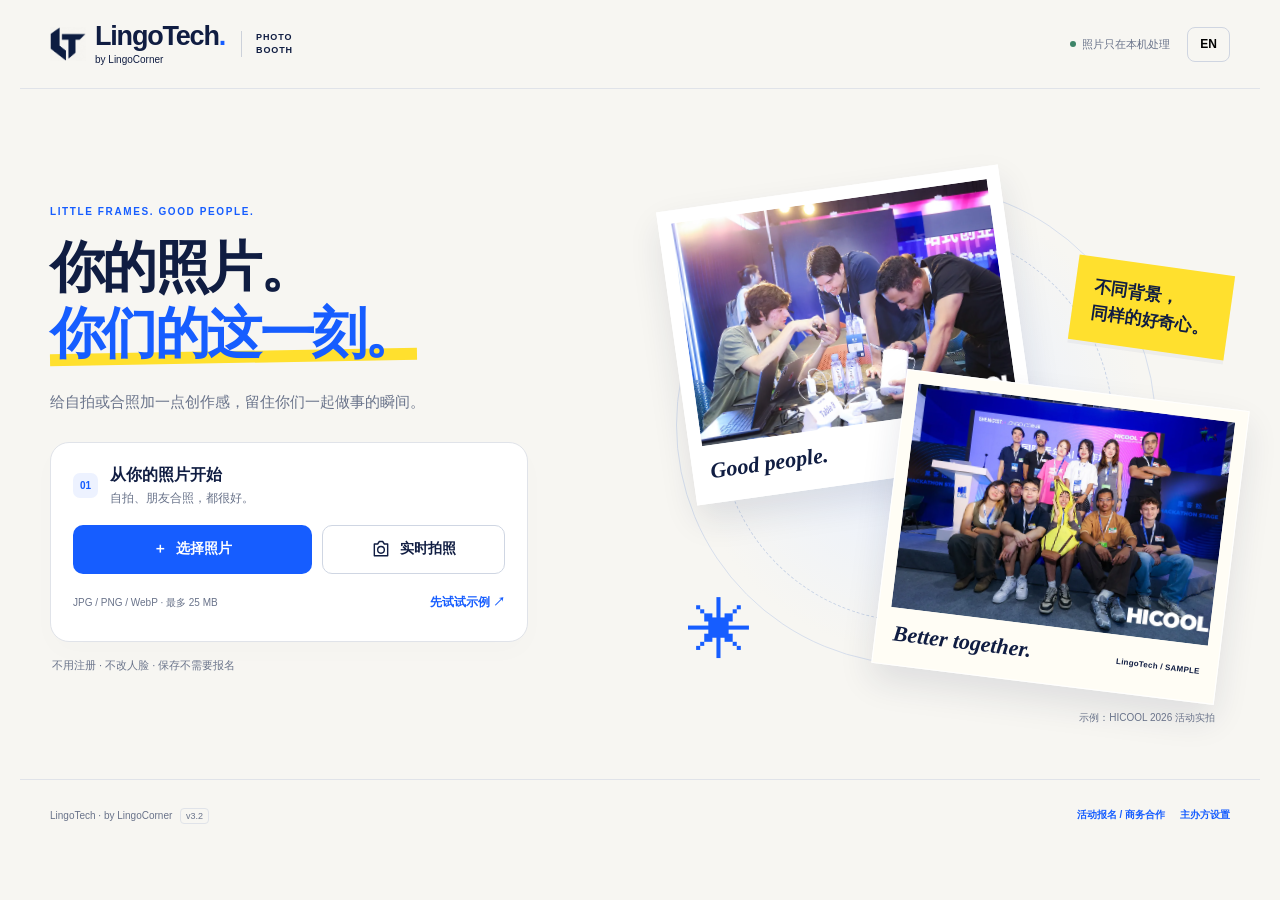
==== commit 38f6d755: "Release LingoTech v3.2: verified forms, WeChat save flow and camera repairs" ====
--- a/lingotech-photo-booth/index.html
+++ b/lingotech-photo-booth/index.html
@@ -1,4 +1,5 @@
 <!doctype html>
+<!-- LingoTech release v3.2 -->
 <html lang="zh-CN">
 <head>
 <meta charset="utf-8"><meta name="viewport" content="width=device-width,initial-scale=1,viewport-fit=cover">
@@ -24,9 +25,15 @@
 .camera-controls{display:grid;grid-template-columns:1fr 1.1fr;gap:10px}.camera-shutter{font-size:17px}.camera-fallback{display:block;width:100%;text-align:center;margin-top:8px;font-size:12px}
 @media(max-width:650px){.camera-card{padding:15px}.camera-viewport{max-height:57svh;margin:11px auto 8px;aspect-ratio:3/4}.camera-controls .btn{padding:10px 6px;font-size:12px}.camera-status{font-size:10px}}
 </style>
-<script id="publicConfig">window.PHOTOBOOTH_CONFIG = {"joinUrl":"","eventLabel":"","defaultLanguage":"zh"};</script>
+<script id="publicConfig">window.PHOTOBOOTH_CONFIG = {"joinUrl":"https://ncncpg6l01bx.feishu.cn/share/base/shrcnZix9z8F9hvu5z0Oxnye0xc","partnerUrl":"https://ncncpg6l01bx.feishu.cn/share/base/shrcn82W1jQAbhkUiAYgD7xVfTd","formsVerified":true,"eventLabel":"","defaultLanguage":"zh"};</script><script id="formInputs">window.LINGOTECH_FORMS = [{"url":"https://ncncpg6l01bx.feishu.cn/share/base/shrcnZix9z8F9hvu5z0Oxnye0xc","qr":"[data-uri]","title":"Join LingoTech / 加入 LingoTech"},{"url":"https://ncncpg6l01bx.feishu.cn/share/base/shrcn82W1jQAbhkUiAYgD7xVfTd","qr":"[data-uri]","title":"LingoTech｜商务与生态合作意向登记 / Business & Partnership Interest"}];</script>
 <script id="embeddedAssets">window.PHOTOBOOTH_ASSETS = {"logo": "[data-uri]", "workshop": "[data-uri]", "team": "[data-uri]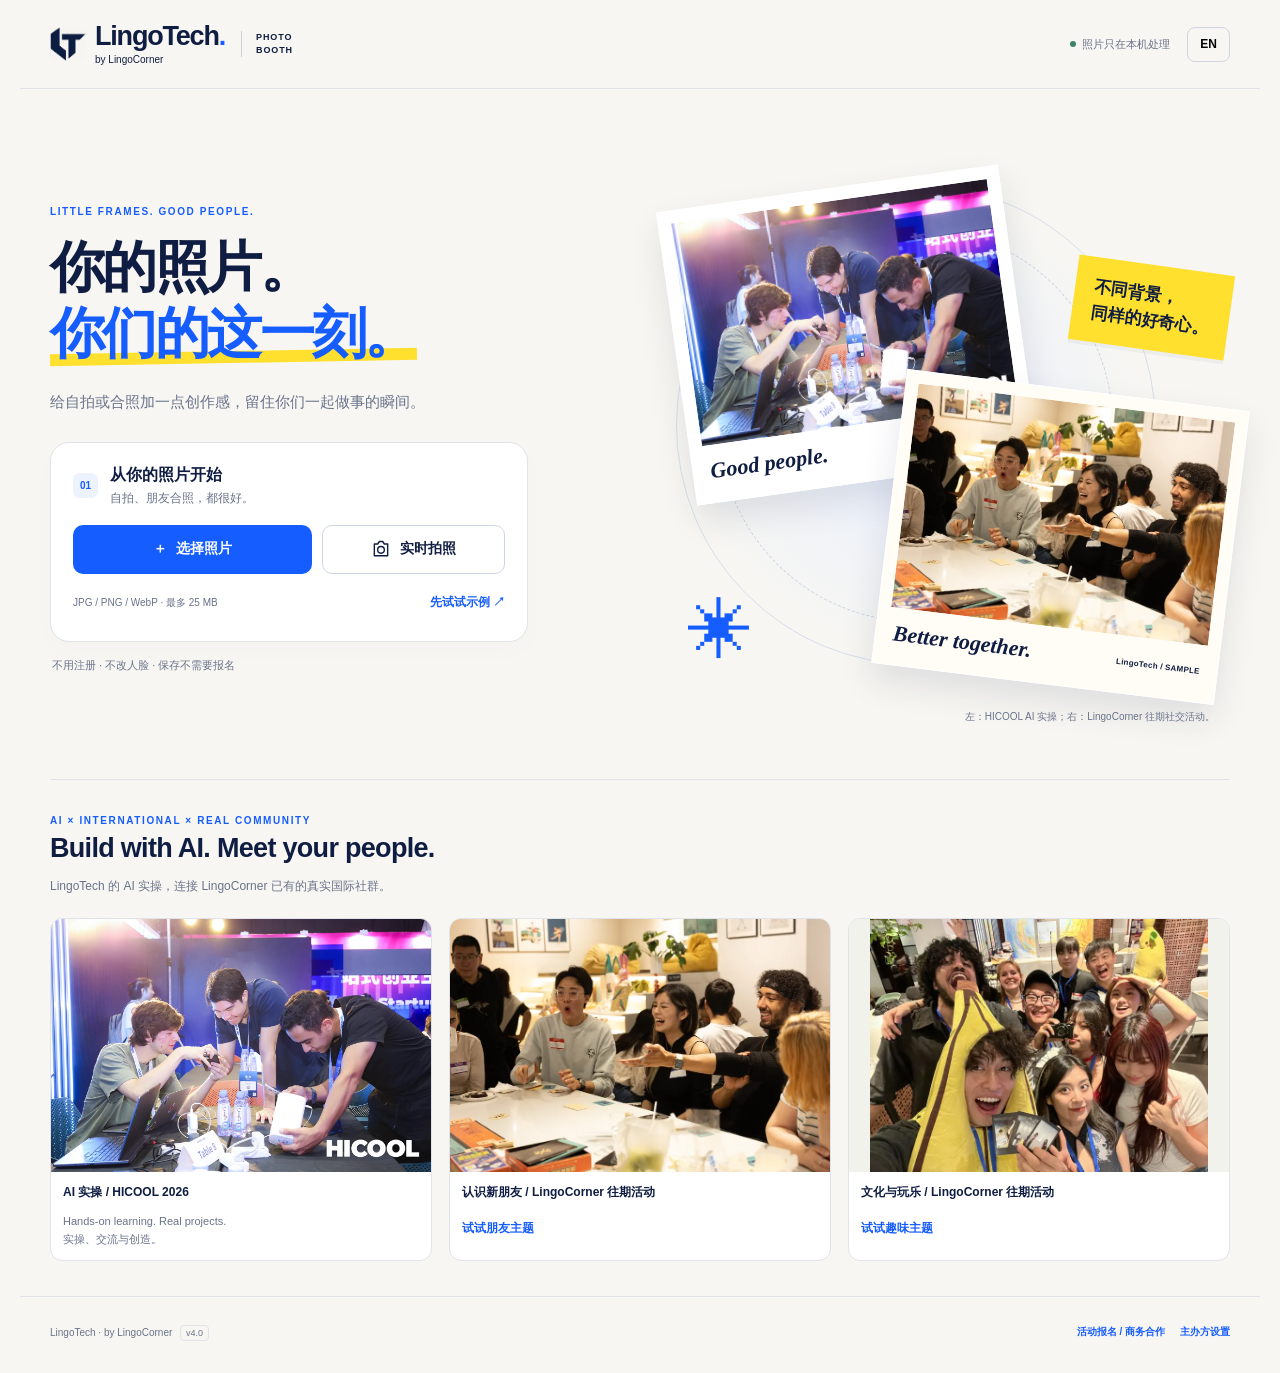
==== commit 1e6e0a62: "Build LingoTech v4.0 community candidate: validated sources and direct-first sharing" ====
--- a/lingotech-photo-booth/index.html
+++ b/lingotech-photo-booth/index.html
@@ -1,5 +1,5 @@
 <!doctype html>
-<!-- LingoTech release v3.2 -->
+<!-- LingoTech release v4.0 Community Edition -->
 <html lang="zh-CN">
 <head>
 <meta charset="utf-8"><meta name="viewport" content="width=device-width,initial-scale=1,viewport-fit=cover">
@@ -33,6 +33,8 @@
 @media(max-width:340px){.modal-actions{grid-template-columns:1fr}.form-grid{grid-template-columns:1fr}.templates .template{flex-basis:85px}}
 .workspace,.controls,.control-card,.preview-panel{min-width:0}.templates{width:100%;max-width:100%}.canvas-shell{min-width:0}
 @media(max-width:899px){.workspace{grid-template-columns:minmax(0,1fr);width:100%}.controls{width:100%}.save-bar{z-index:150}.is-editing{padding-bottom:120px!important}.toast{bottom:135px}}
+</style><script id="communityAssets">window.LINGOTECH_COMMUNITY={"friends":"[data-uri]","play":"[data-uri]","highfive":"[data-uri]"};</script><style>.community-story{border-top:1px solid var(--line);padding:30px 0 35px}.community-story h2{font-size:27px;letter-spacing:-.7px;margin:5px 0 10px}.community-story>p{font-size:12px;line-height:1.8;color:var(--muted)}.community-gallery{display:grid;grid-template-columns:repeat(3,minmax(0,1fr));gap:17px;margin-top:20px}.community-gallery article{background:#fff;border:1px solid var(--line);border-radius:12px;overflow:hidden}.community-gallery img{display:block;width:100%;aspect-ratio:1.5;object-fit:contain;background:#f2f2ed}.community-gallery h3{font-size:12px;margin:12px}.community-gallery p{font-size:11px;margin:0 12px 12px;line-height:1.6;color:var(--muted)}.community-gallery button{margin:0 12px 12px;font-size:12px}.is-editing .community-story{display:none}.community-controls{margin:15px 0 0;border-top:1px solid #e0e5ee;padding-top:12px}.community-controls h3{font-size:12px;margin:0 0 9px}.community-controls label{font-size:11px;line-height:1.7;display:block;margin:8px 0}.memory-check{display:flex!important;align-items:flex-start;gap:7px}.memory-check input{width:auto;margin-top:4px}.community-controls small{font-size:10px;line-height:1.6;color:var(--muted);display:block}.share-path-label{font-size:10px;font-weight:800;color:#66758e;margin:14px 0 8px;letter-spacing:.03em}.site-path{margin-top:17px;padding-top:12px;border-top:1px solid #e2e6ef}.site-path .btn{white-space:normal;font-size:11px;min-height:39px}.site-path p{font-size:10px;color:var(--muted);line-height:1.6}.wechat-guide .btn{font-size:12px;min-height:40px;margin-top:7px}.sample-disclaimer{max-width:330px;line-height:1.6}.landing-people-label{font-size:8px!important}.templates .template[data-template="friends"],.templates .template[data-template="play"]{background:#fff9e6}.templates .template.active{background:#eef3ff}.inside-wechat #modalShare{background:#fff;color:var(--ink)}
+@media(max-width:650px){.community-gallery{grid-template-columns:1fr;gap:13px}.community-story{padding:24px 0}.community-story h2{font-size:23px}.community-gallery article{display:grid;grid-template-columns:42% 1fr}.community-gallery img{grid-row:1/4;height:100%;aspect-ratio:auto;object-fit:cover}.community-gallery h3{font-size:11px;margin:10px 10px 5px}.community-gallery p{font-size:10px;margin:0 10px 5px}.community-gallery button{margin:0 10px 8px;text-align:left;font-size:10px}.templates .template{flex-basis:96px}.community-controls select{font-size:14px}.site-path .btn{width:100%}.sample-disclaimer{max-width:210px}.export-card .modal-actions .btn{white-space:normal}.modal-actions{align-items:stretch}}
 </style></head>
 <body>
 <div id="page">
@@ -44,20 +46,20 @@
 <p class="promise"><span data-i18n="promise">不用注册 · 不改人脸 · 保存不需要报名</span></p></div>
 <div class="welcome-art" aria-label="Sample frame previews"><div class="art-orbit" aria-hidden="true"></div><article class="sample-card sample-one"><div class="sample-photo"><img id="landingPhoto1" alt="HICOOL 2026 workshop sample"></div><div class="sample-caption"><i>Good people.</i><small>LingoTech / SAMPLE</small></div></article><article class="sample-card sample-two"><div class="sample-photo"><img id="landingPhoto2" alt="HICOOL 2026 group photo sample"></div><div class="sample-caption"><i>Better together.</i><small>LingoTech / SAMPLE</small></div></article><span class="art-sticker" data-i18n-html="artSticker">不同背景，<br>同样的好奇心。</span><span class="art-spark" aria-hidden="true">✳</span><span class="sample-disclaimer" data-i18n="sampleSource">示例：HICOOL 2026 活动实拍</span></div>
 </section>
-<section id="editor" class="editor" hidden aria-label="Photo editor">
+<section class="community-story" aria-labelledby="storyTitle"><span class="eyebrow">AI × INTERNATIONAL × REAL COMMUNITY</span><h2 id="storyTitle" data-i18n="communityTitle"></h2><p data-i18n="communityIntro"></p><div class="community-gallery"><article><img id="community-ai" alt="HICOOL 2026 AI workshop" src="[data-uri]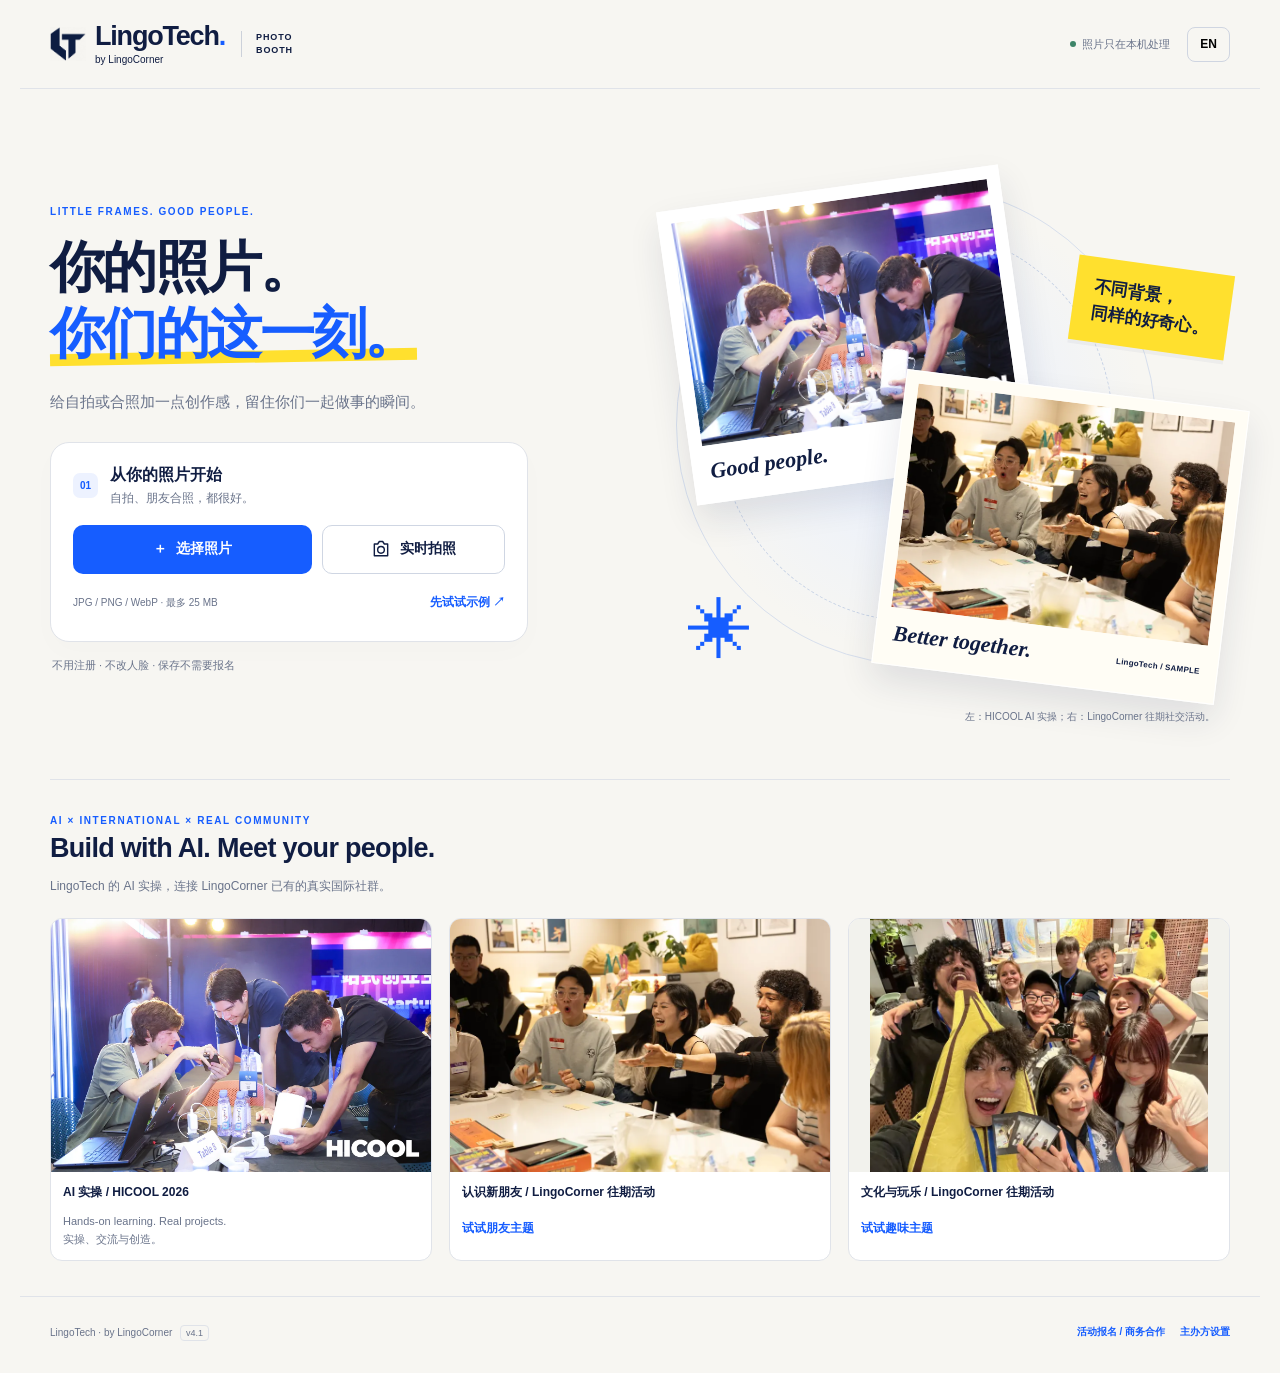
==== commit 1402be48: "Release LingoTech 4.1: community finishes and direct-sharing diagnostics" ====
--- a/lingotech-photo-booth/index.html
+++ b/lingotech-photo-booth/index.html
@@ -35,7 +35,7 @@
 @media(max-width:899px){.workspace{grid-template-columns:minmax(0,1fr);width:100%}.controls{width:100%}.save-bar{z-index:150}.is-editing{padding-bottom:120px!important}.toast{bottom:135px}}
 </style><script id="communityAssets">window.LINGOTECH_COMMUNITY={"friends":"[data-uri]","play":"[data-uri]","highfive":"[data-uri]"};</script><style>.community-story{border-top:1px solid var(--line);padding:30px 0 35px}.community-story h2{font-size:27px;letter-spacing:-.7px;margin:5px 0 10px}.community-story>p{font-size:12px;line-height:1.8;color:var(--muted)}.community-gallery{display:grid;grid-template-columns:repeat(3,minmax(0,1fr));gap:17px;margin-top:20px}.community-gallery article{background:#fff;border:1px solid var(--line);border-radius:12px;overflow:hidden}.community-gallery img{display:block;width:100%;aspect-ratio:1.5;object-fit:contain;background:#f2f2ed}.community-gallery h3{font-size:12px;margin:12px}.community-gallery p{font-size:11px;margin:0 12px 12px;line-height:1.6;color:var(--muted)}.community-gallery button{margin:0 12px 12px;font-size:12px}.is-editing .community-story{display:none}.community-controls{margin:15px 0 0;border-top:1px solid #e0e5ee;padding-top:12px}.community-controls h3{font-size:12px;margin:0 0 9px}.community-controls label{font-size:11px;line-height:1.7;display:block;margin:8px 0}.memory-check{display:flex!important;align-items:flex-start;gap:7px}.memory-check input{width:auto;margin-top:4px}.community-controls small{font-size:10px;line-height:1.6;color:var(--muted);display:block}.share-path-label{font-size:10px;font-weight:800;color:#66758e;margin:14px 0 8px;letter-spacing:.03em}.site-path{margin-top:17px;padding-top: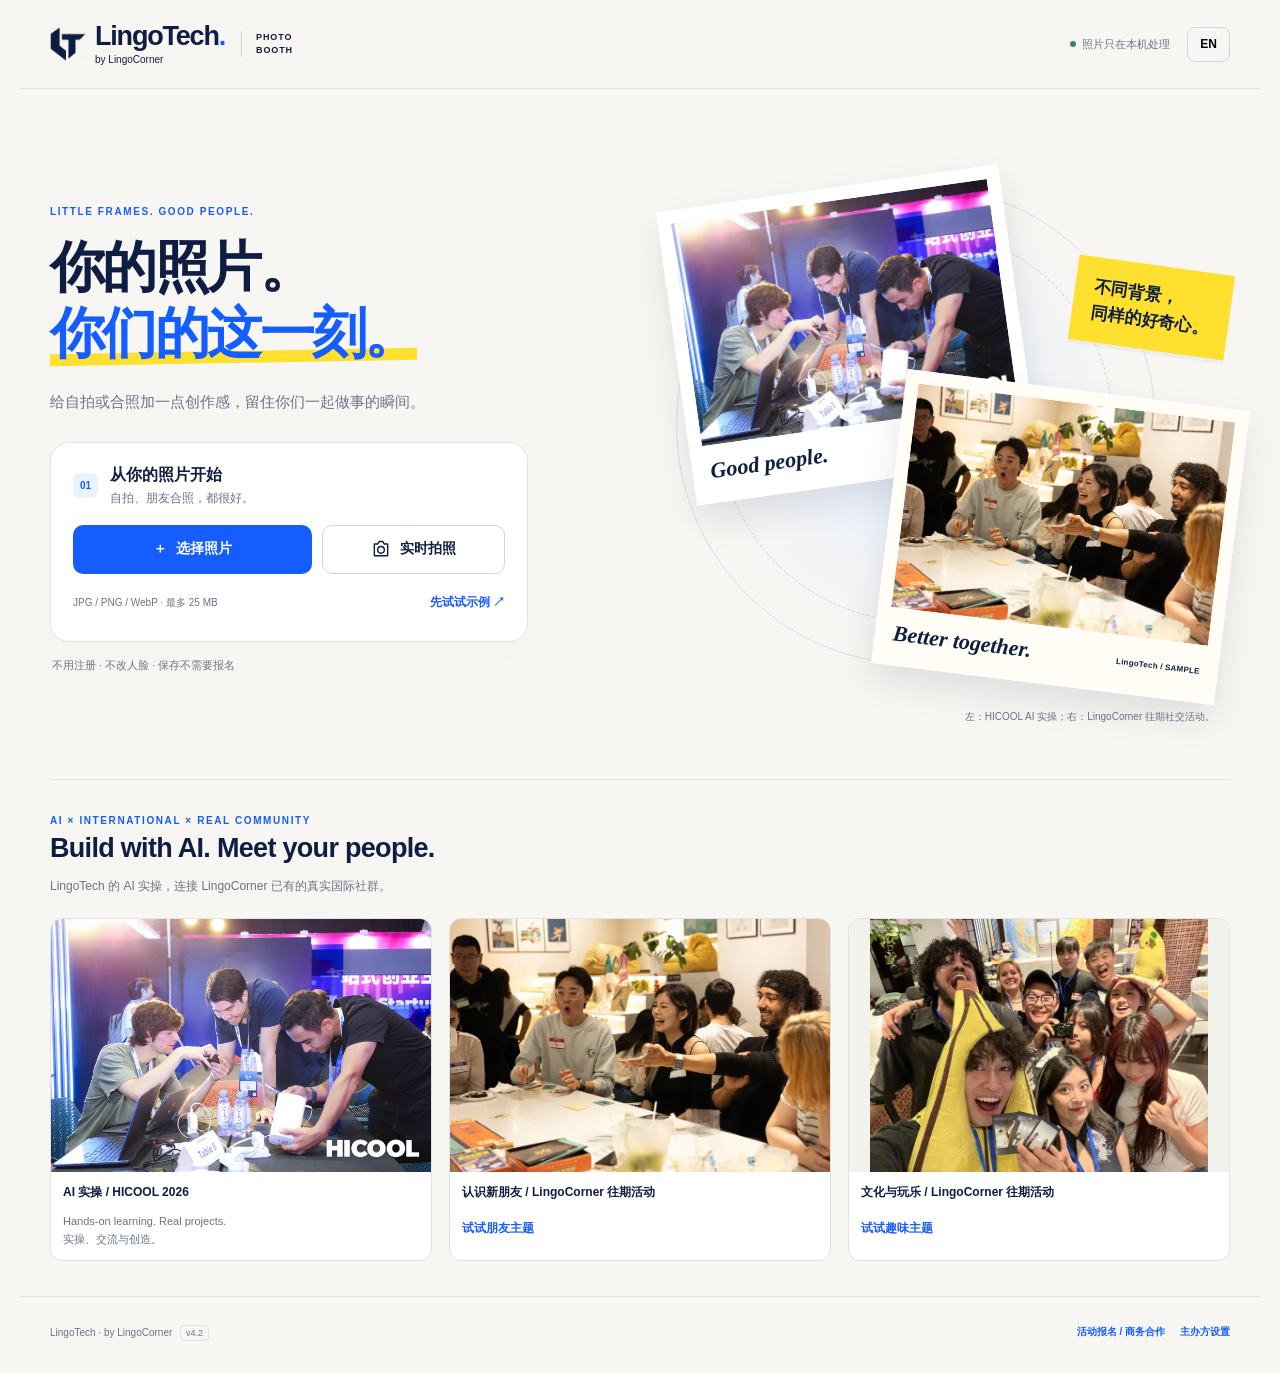
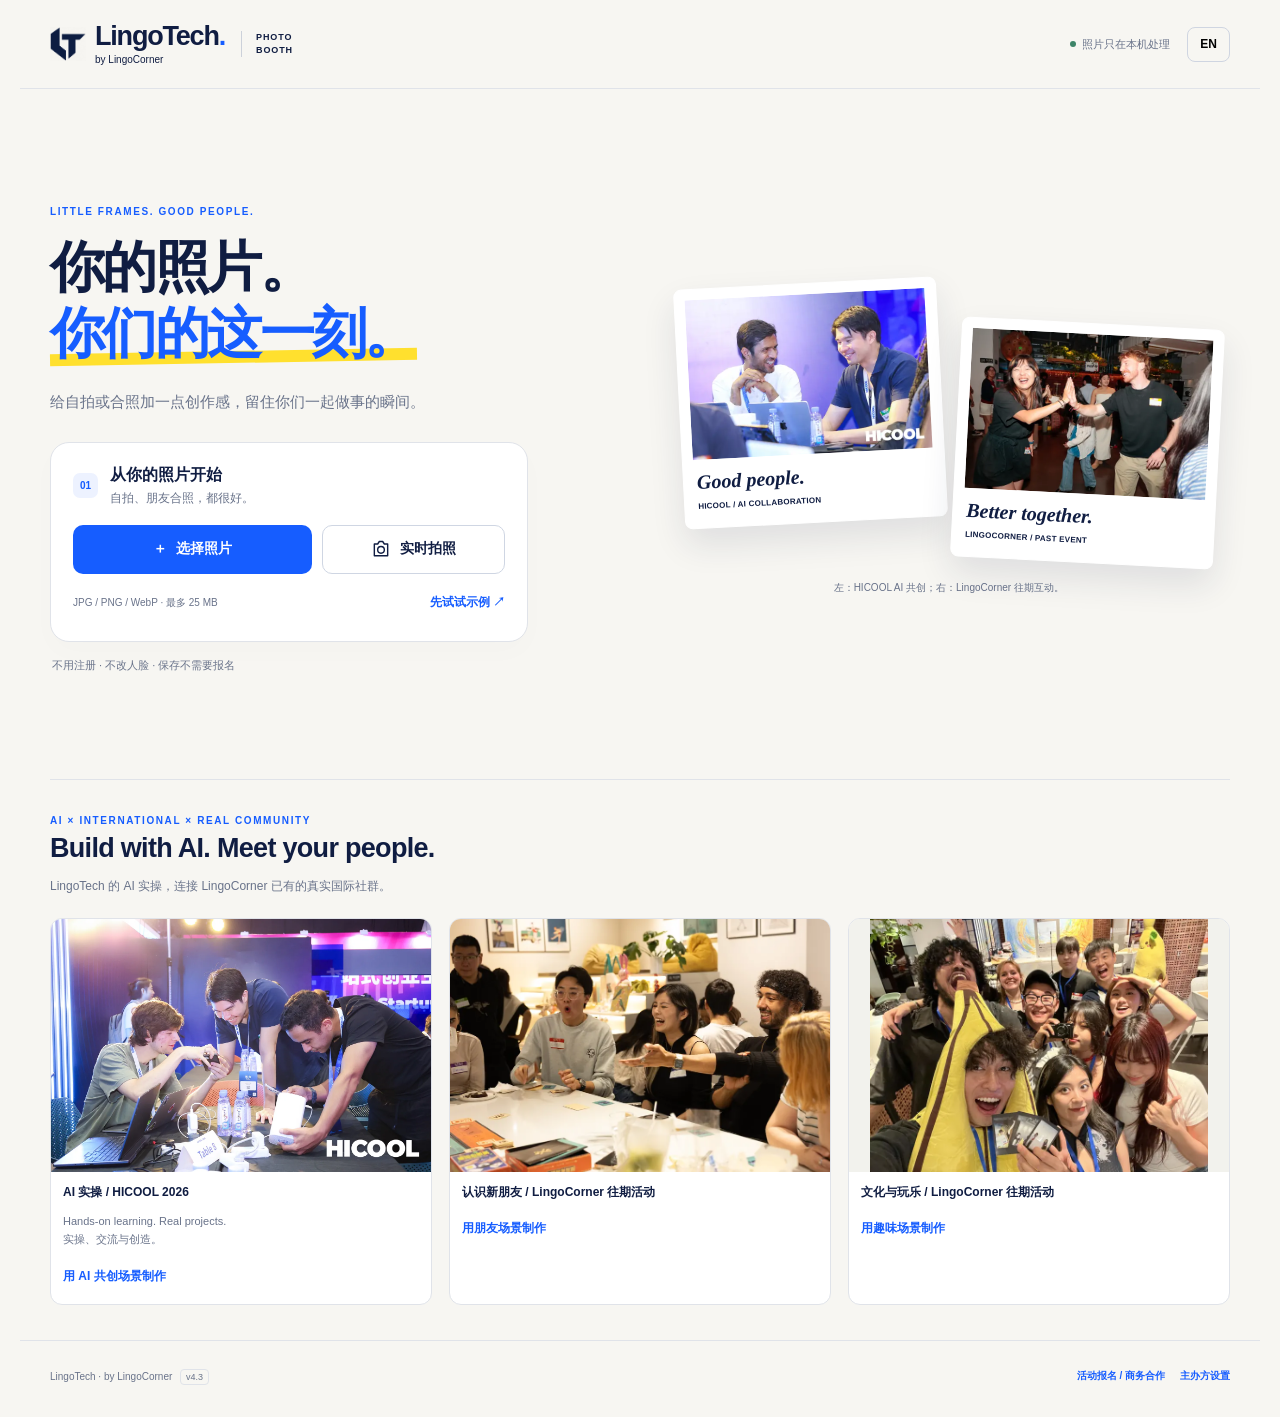
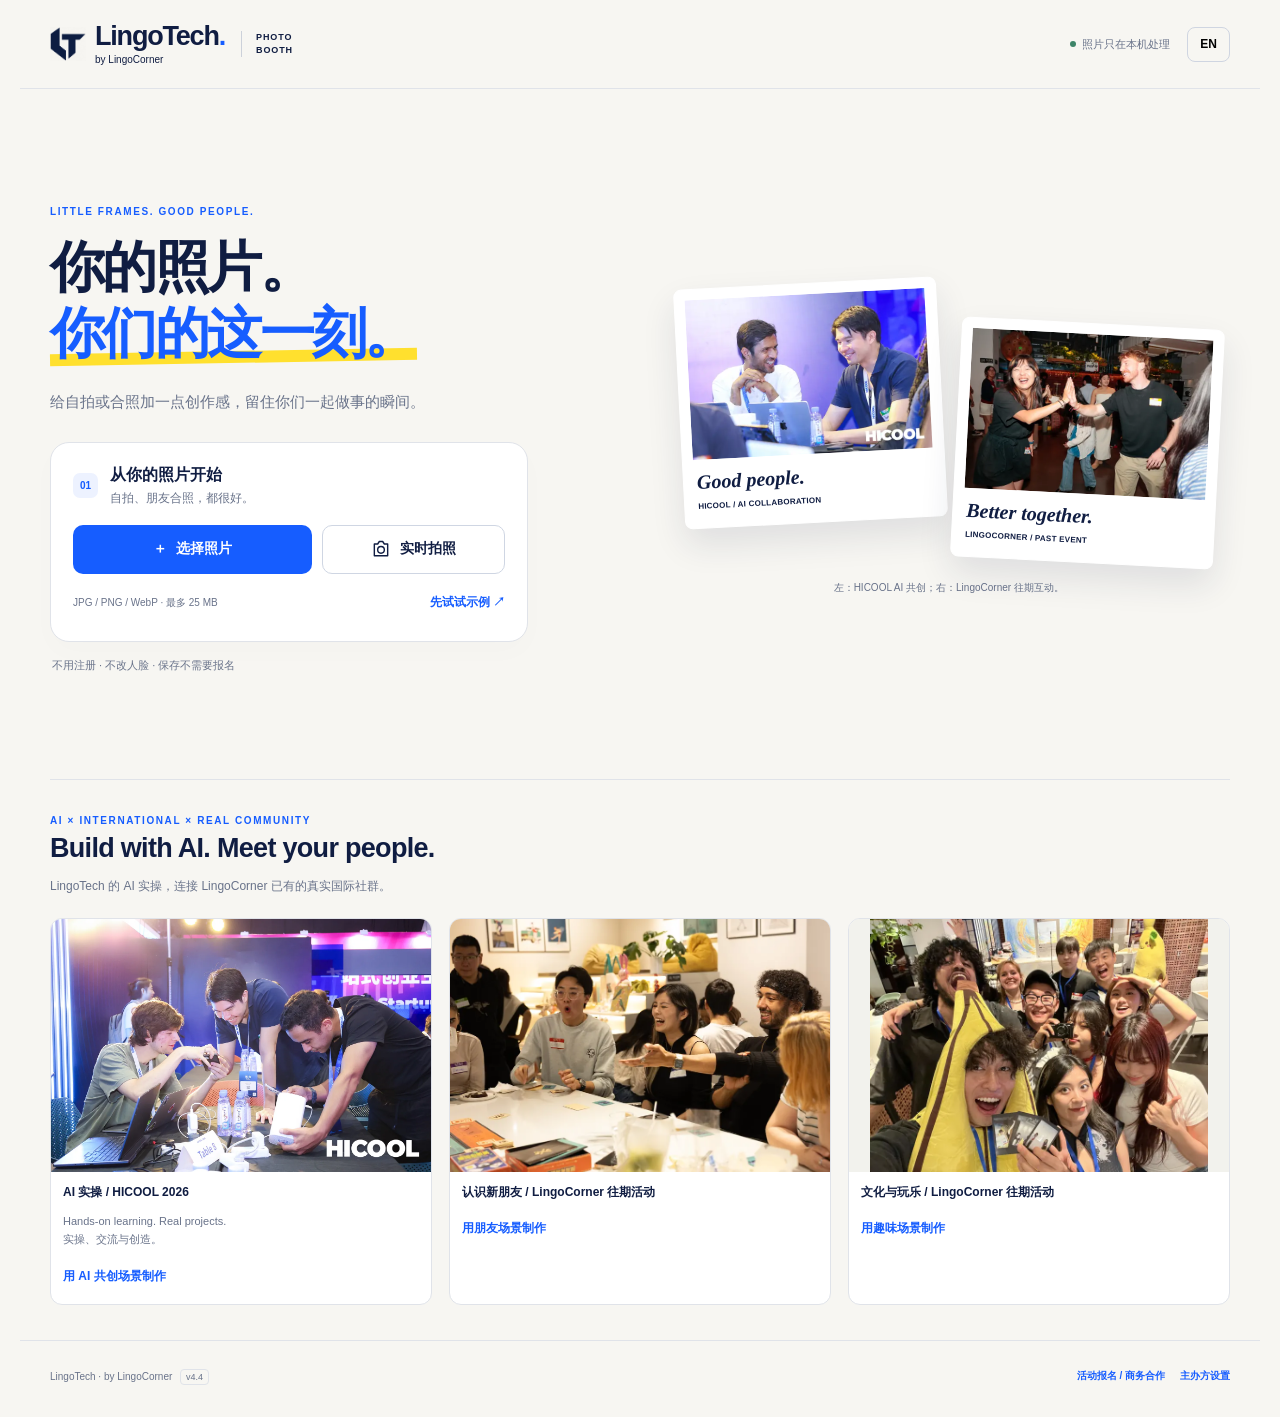
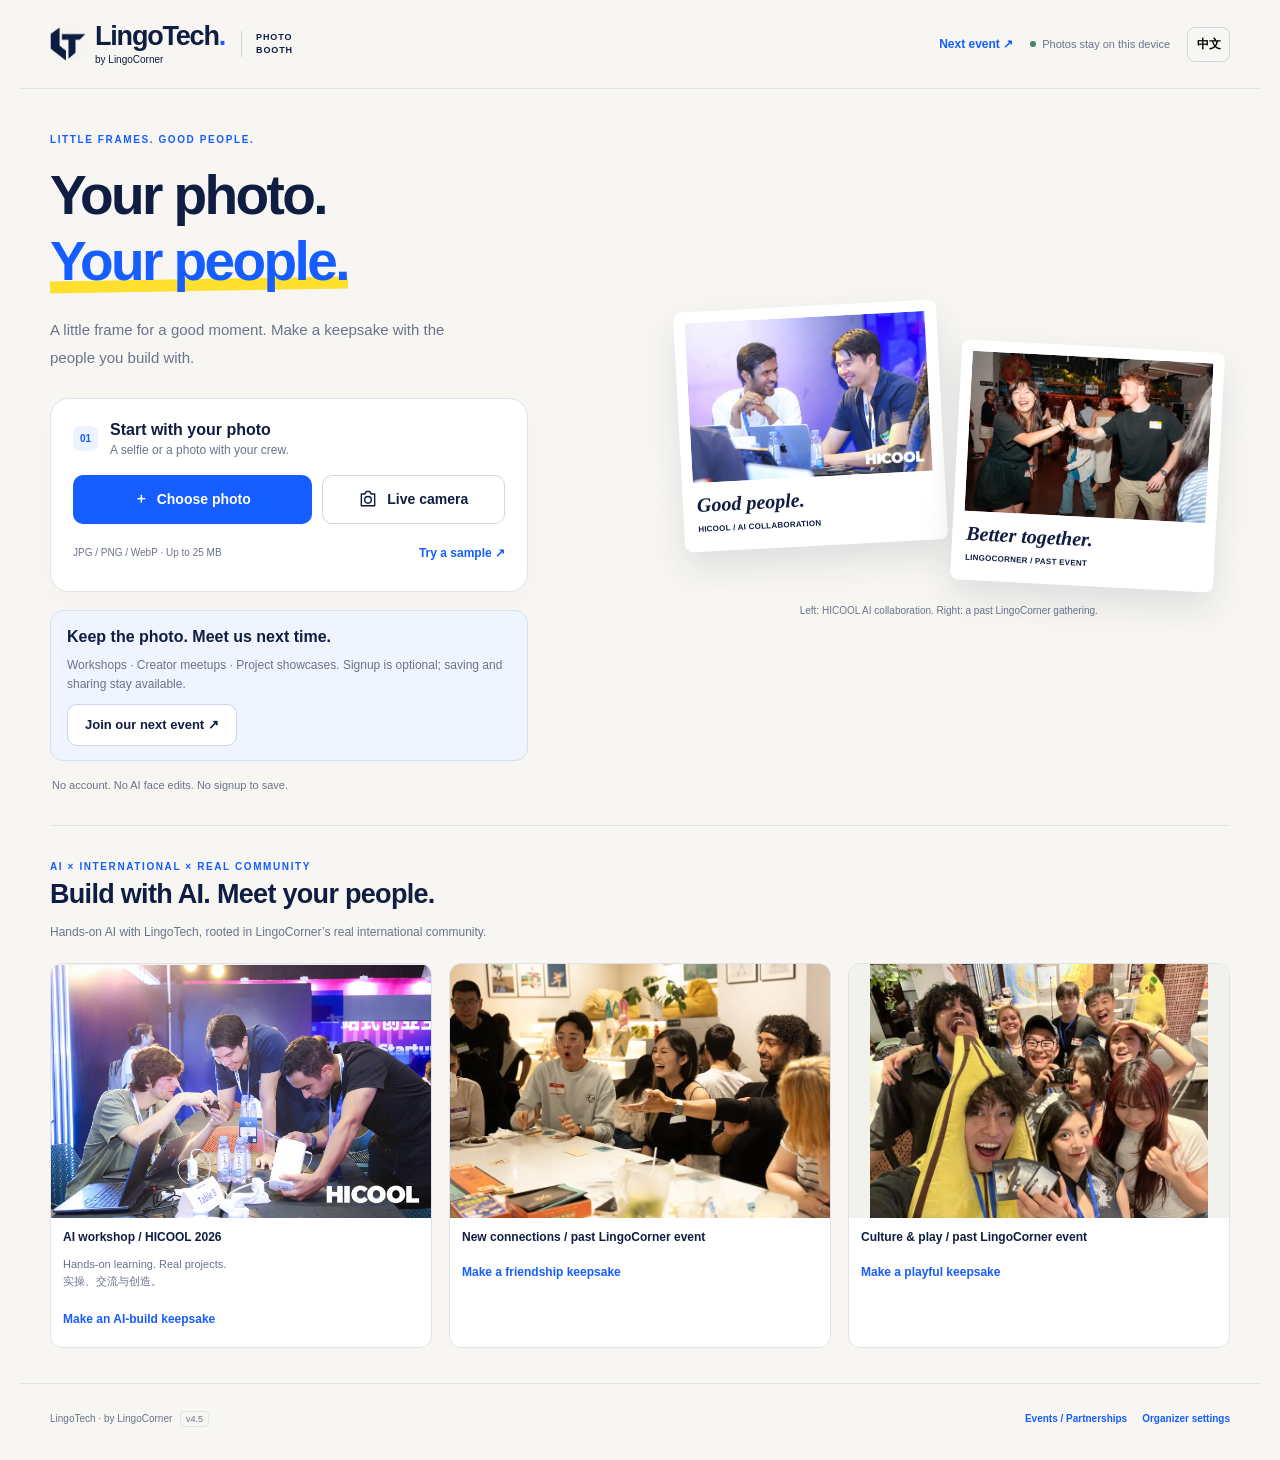
